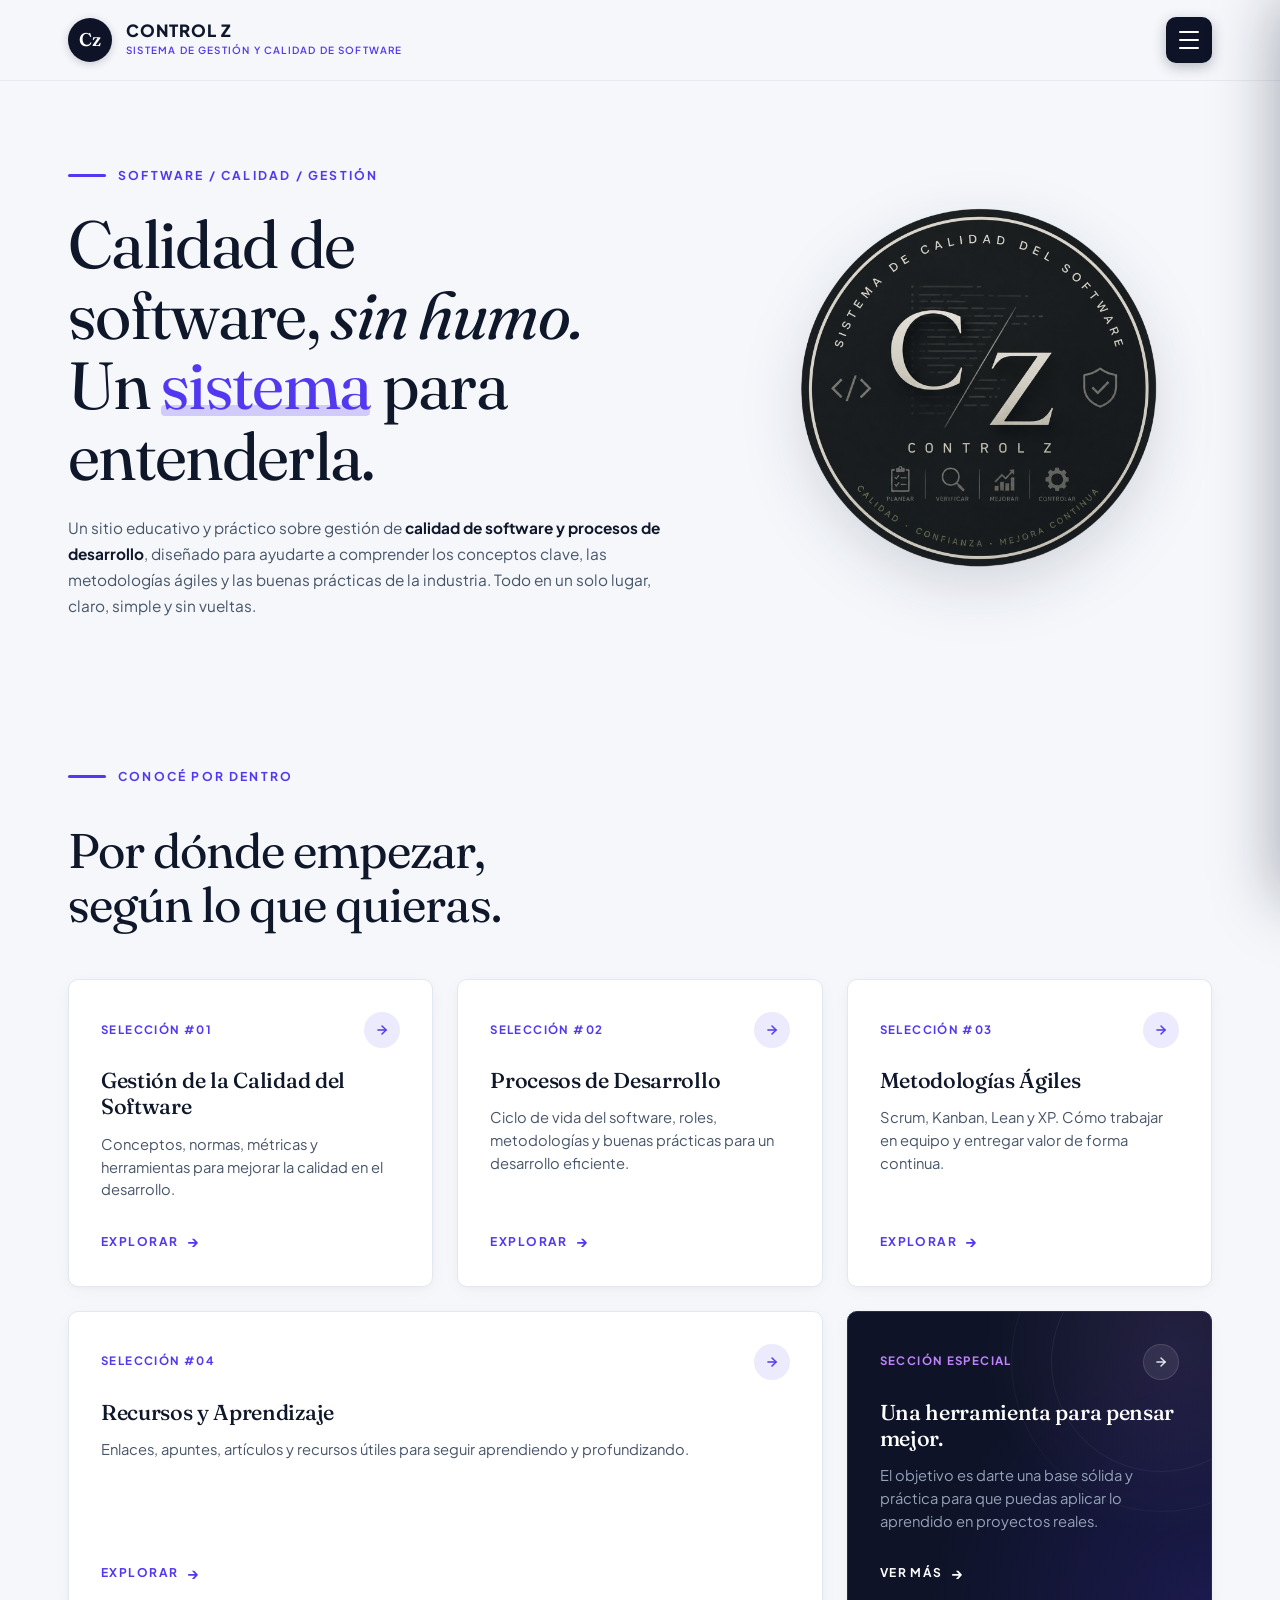
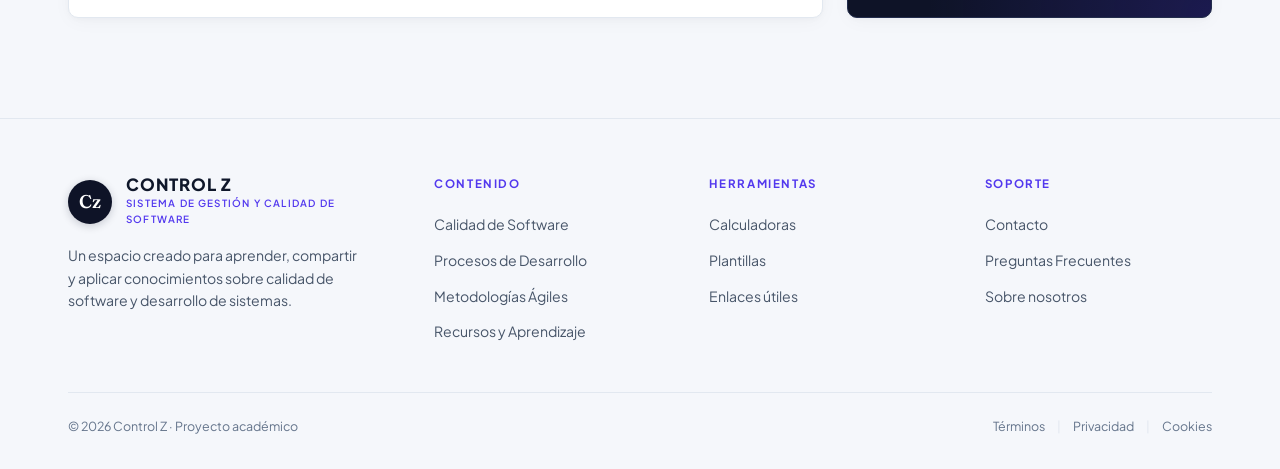
==== index.html @ ef6a73e2 "feat: completar sitio educativo Control Z" ====
<!DOCTYPE html>
<html lang="es">
<head>
  <meta charset="UTF-8">
  <meta name="viewport" content="width=device-width, initial-scale=1.0">
  <title>Control Z — Calidad de Software, sin humo | Proyecto SGCS</title>
  <meta name="description" content="Un sitio educativo y práctico sobre gestión de calidad de software y procesos de desarrollo. Conceptos clave, metodologías ágiles y buenas prácticas.">

  <!-- Google Fonts: Fraunces (Editorial Serif) + Plus Jakarta Sans (Clean Modern Sans) + IBM Plex Mono -->
  <link rel="preconnect" href="https://fonts.googleapis.com">
  <link rel="preconnect" href="https://fonts.gstatic.com" crossorigin>
  <link href="https://fonts.googleapis.com/css2?family=Fraunces:ital,opsz,wght@0,9..144,400;0,9..144,500;0,9..144,600;1,9..144,400&family=IBM+Plex+Mono:wght@400;500;600&family=Plus+Jakarta+Sans:wght@400;500;600;700;800&display=swap" rel="stylesheet">

  <!-- Hoja de estilos principal -->
  <link rel="stylesheet" href="css/styles.css">
  <link rel="stylesheet" href="css/scroll-reveal.css">
</head>
<body>

  <!-- ========================================================================
       HEADER / NAVEGACIÓN SUPERIOR
       ======================================================================== -->
  <header class="site-header" id="siteHeader">
    <div class="container header-container">
      <!-- Marca: Avatar Cz + Texto -->
      <a href="#hero" class="brand" aria-label="Control Z - Inicio">
        <div class="brand-avatar" aria-hidden="true">Cz</div>
        <div class="brand-text">
          <span class="brand-title">CONTROL Z</span>
          <span class="brand-subtitle">SISTEMA DE GESTIÓN Y CALIDAD DE SOFTWARE</span>
        </div>
      </a>

      <!-- Botón Hamburguesa: abre el menú de navegación completo -->
      <button class="menu-toggle" id="menuToggle" aria-expanded="false" aria-controls="siteMenu" aria-label="Abrir menú de navegación">
        <span class="menu-toggle-line" aria-hidden="true"></span>
        <span class="menu-toggle-line" aria-hidden="true"></span>
        <span class="menu-toggle-line" aria-hidden="true"></span>
      </button>

    </div>
  </header>

  <main>
    <!-- ========================================================================
         HERO SECTION (PRIMERA VISTA)
         ======================================================================== -->
    <section class="hero-section" id="hero">
      <div class="container hero-grid">
        <!-- Columna Izquierda: Mensaje Editorial y Propuesta de Valor -->
        <div class="hero-content">
          <div class="eyebrow">
            <span class="eyebrow-line" aria-hidden="true"></span>
            <span class="eyebrow-text">SOFTWARE / CALIDAD / GESTIÓN</span>
          </div>

          <h1 class="hero-title">
            Calidad de<br>
            software, <em>sin humo.</em><br>
            Un <span class="highlight-sistema">sistema</span> para<br>
            entenderla.
          </h1>

          <p class="hero-desc">
            Un sitio educativo y práctico sobre gestión de <strong>calidad de software y procesos de desarrollo</strong>, diseñado para ayudarte a comprender los conceptos clave, las metodologías ágiles y las buenas prácticas de la industria. Todo en un solo lugar, claro, simple y sin vueltas.
          </p>
        </div>

        <!-- Columna Derecha: Emblema / Sello de Calidad -->
        <div class="hero-visual">
          <div class="emblem-card">
            <img src="img/Los_Control_Z.png" alt="Emblema de Calidad Control Z - Software Quality Assurance" class="emblem-img" width="360" height="360">
          </div>
        </div>
      </div>
    </section>

    <!-- ========================================================================
         SECCIÓN: CONOCÉ POR DENTRO (TARJETAS DE SELECCIÓN)
         ======================================================================== -->
    <section class="explore-section" id="secciones">
      <div class="container">
        <!-- Cabecera de Sección -->
        <div class="section-header">
          <div class="eyebrow">
            <span class="eyebrow-line" aria-hidden="true"></span>
            <span class="eyebrow-text">CONOCÉ POR DENTRO</span>
          </div>
          <h2 class="section-title">
            Por dónde empezar,<br>
            según lo que quieras.
          </h2>
        </div>

        <!-- Grilla de Tarjetas -->
        <div class="cards-grid">
          <!-- Tarjeta 01 -->
          <a href="pages/fundamentos.html" class="explore-card" id="card-01">
            <div class="card-top">
              <span class="card-tag">SELECCIÓN #01</span>
              <span class="card-arrow-circle" aria-hidden="true">
                <svg viewBox="0 0 24 24" fill="none" stroke="currentColor" stroke-width="2.5" stroke-linecap="round" stroke-linejoin="round">
                  <line x1="5" y1="12" x2="19" y2="12"></line>
                  <polyline points="12 5 19 12 12 19"></polyline>
                </svg>
              </span>
            </div>
            <h3 class="card-title">Gestión de la Calidad del Software</h3>
            <p class="card-text">Conceptos, normas, métricas y herramientas para mejorar la calidad en el desarrollo.</p>
            <div class="card-action">
              <span>EXPLORAR</span>
              <span class="action-arrow">→</span>
            </div>
          </a>

          <!-- Tarjeta 02 -->
          <a href="pages/ciclo-de-vida.html" class="explore-card" id="card-02">
            <div class="card-top">
              <span class="card-tag">SELECCIÓN #02</span>
              <span class="card-arrow-circle" aria-hidden="true">
                <svg viewBox="0 0 24 24" fill="none" stroke="currentColor" stroke-width="2.5" stroke-linecap="round" stroke-linejoin="round">
                  <line x1="5" y1="12" x2="19" y2="12"></line>
                  <polyline points="12 5 19 12 12 19"></polyline>
                </svg>
              </span>
            </div>
            <h3 class="card-title">Procesos de Desarrollo</h3>
            <p class="card-text">Ciclo de vida del software, roles, metodologías y buenas prácticas para un desarrollo eficiente.</p>
            <div class="card-action">
              <span>EXPLORAR</span>
              <span class="action-arrow">→</span>
            </div>
          </a>

          <!-- Tarjeta 03 -->
          <a href="pages/metodologias-agiles.html" class="explore-card" id="card-03">
            <div class="card-top">
              <span class="card-tag">SELECCIÓN #03</span>
              <span class="card-arrow-circle" aria-hidden="true">
                <svg viewBox="0 0 24 24" fill="none" stroke="currentColor" stroke-width="2.5" stroke-linecap="round" stroke-linejoin="round">
                  <line x1="5" y1="12" x2="19" y2="12"></line>
                  <polyline points="12 5 19 12 12 19"></polyline>
                </svg>
              </span>
            </div>
            <h3 class="card-title">Metodologías Ágiles</h3>
            <p class="card-text">Scrum, Kanban, Lean y XP. Cómo trabajar en equipo y entregar valor de forma continua.</p>
            <div class="card-action">
              <span>EXPLORAR</span>
              <span class="action-arrow">→</span>
            </div>
          </a>

          <!-- Tarjeta 04 (Ancha / 2 Columnas) -->
          <a href="pages/en-construccion.html?seccion=Recursos%20y%20Aprendizaje" class="explore-card card-wide" id="card-04">
            <div class="card-top">
              <span class="card-tag">SELECCIÓN #04</span>
              <span class="card-arrow-circle" aria-hidden="true">
                <svg viewBox="0 0 24 24" fill="none" stroke="currentColor" stroke-width="2.5" stroke-linecap="round" stroke-linejoin="round">
                  <line x1="5" y1="12" x2="19" y2="12"></line>
                  <polyline points="12 5 19 12 12 19"></polyline>
                </svg>
              </span>
            </div>
            <h3 class="card-title">Recursos y Aprendizaje</h3>
            <p class="card-text">Enlaces, apuntes, artículos y recursos útiles para seguir aprendiendo y profundizando.</p>
            <div class="card-action">
              <span>EXPLORAR</span>
              <span class="action-arrow">→</span>
            </div>
          </a>

          <!-- Tarjeta 05 (Especial / Oscura / 1 Columna) -->
          <a href="pages/en-construccion.html?seccion=Aplicaci%C3%B3n%20pr%C3%A1ctica" class="explore-card card-featured" id="card-especial">
            <div class="card-top">
              <span class="card-tag">SECCIÓN ESPECIAL</span>
              <span class="card-arrow-circle" aria-hidden="true">
                <svg viewBox="0 0 24 24" fill="none" stroke="currentColor" stroke-width="2.5" stroke-linecap="round" stroke-linejoin="round">
                  <line x1="5" y1="12" x2="19" y2="12"></line>
                  <polyline points="12 5 19 12 12 19"></polyline>
                </svg>
              </span>
            </div>
            <h3 class="card-title">Una herramienta para pensar mejor.</h3>
            <p class="card-text">El objetivo es darte una base sólida y práctica para que puedas aplicar lo aprendido en proyectos reales.</p>
            <div class="card-action">
              <span>VER MÁS</span>
              <span class="action-arrow">→</span>
            </div>
          </a>
        </div>
      </div>
    </section>
  </main>

  <!-- ========================================================================
       FOOTER (PIE DE PÁGINA)
       ======================================================================== -->
  <footer class="site-footer">
    <div class="container">
      <div class="footer-top">
        <!-- Columna 1: Marca y Propósito -->
        <div class="footer-brand">
          <a href="#hero" class="brand" aria-label="Control Z">
            <div class="brand-avatar" aria-hidden="true">Cz</div>
            <div class="brand-text">
              <span class="brand-title">CONTROL Z</span>
              <span class="brand-subtitle">SISTEMA DE GESTIÓN Y CALIDAD DE SOFTWARE</span>
            </div>
          </a>
          <p class="footer-desc">
            Un espacio creado para aprender, compartir y aplicar conocimientos sobre calidad de software y desarrollo de sistemas.
          </p>
        </div>

        <!-- Columna 2: Contenido -->
        <div class="footer-col">
          <h4 class="footer-col-title">CONTENIDO</h4>
          <ul class="footer-links">
            <li><a href="pages/fundamentos.html">Calidad de Software</a></li>
            <li><a href="pages/ciclo-de-vida.html">Procesos de Desarrollo</a></li>
            <li><a href="pages/metodologias-agiles.html">Metodologías Ágiles</a></li>
            <li><a href="pages/en-construccion.html?seccion=Recursos%20y%20Aprendizaje">Recursos y Aprendizaje</a></li>
          </ul>
        </div>

        <!-- Columna 3: Herramientas -->
        <div class="footer-col">
          <h4 class="footer-col-title">HERRAMIENTAS</h4>
          <ul class="footer-links">
            <li><a href="pages/en-construccion.html?seccion=Calculadoras">Calculadoras</a></li>
            <li><a href="pages/en-construccion.html?seccion=Plantillas">Plantillas</a></li>
            <li><a href="pages/en-construccion.html?seccion=Enlaces%20%C3%BAtiles">Enlaces útiles</a></li>
          </ul>
        </div>

        <!-- Columna 4: Soporte -->
        <div class="footer-col">
          <h4 class="footer-col-title">SOPORTE</h4>
          <ul class="footer-links">
            <li><a href="pages/en-construccion.html?seccion=Contacto">Contacto</a></li>
            <li><a href="pages/en-construccion.html?seccion=Preguntas%20frecuentes">Preguntas Frecuentes</a></li>
            <li><a href="pages/sobre-nosotros.html">Sobre nosotros</a></li>
          </ul>
        </div>
      </div>

      <!-- Barra de Copyright Inferior -->
      <div class="footer-bottom">
        <p class="footer-copyright">© 2026 Control Z · Proyecto académico</p>
        <div class="footer-legal-links">
          <a href="pages/en-construccion.html?seccion=T%C3%A9rminos">Términos</a>
          <span class="footer-separator">|</span>
          <a href="pages/en-construccion.html?seccion=Privacidad">Privacidad</a>
          <span class="footer-separator">|</span>
          <a href="pages/en-construccion.html?seccion=Cookies">Cookies</a>
        </div>
      </div>
    </div>
  </footer>

  <!-- =====================================================================
       MENÚ DE NAVEGACIÓN (Hamburguesa)
       Todas las opciones del sitio viven dentro de este drawer: secciones,
       recursos y soporte.
       =================================================================== -->
  <div class="menu-overlay" id="siteMenu" aria-hidden="true">
    <div class="menu-scrim" data-menu-close></div>

    <aside class="menu-panel" role="dialog" aria-modal="true" aria-label="Menú de navegación principal">
      <div class="menu-head">
        <span class="menu-eyebrow">CONTROL Z · NAVEGACIÓN</span>
        <button class="menu-close" data-menu-close aria-label="Cerrar menú" type="button">
          <svg width="18" height="18" viewBox="0 0 24 24" fill="none" stroke="currentColor" stroke-width="2" stroke-linecap="round" aria-hidden="true">
            <path d="M18 6 6 18M6 6l12 12" />
          </svg>
        </button>
      </div>

      <nav class="menu-nav" aria-label="Menú principal">
        <div class="menu-group">
          <h5 class="menu-group-title">Secciones</h5>
          <a class="menu-link" href="#hero">
            <span class="menu-number">00</span>
            <span class="menu-label">Inicio</span>
            <span class="menu-arrow" aria-hidden="true">→</span>
          </a>
          <a class="menu-link" href="pages/fundamentos.html">
            <span class="menu-number">01</span>
            <span class="menu-label">Gestión de la Calidad</span>
            <span class="menu-arrow" aria-hidden="true">→</span>
          </a>
          <a class="menu-link" href="pages/ciclo-de-vida.html">
            <span class="menu-number">02</span>
            <span class="menu-label">Procesos de Desarrollo</span>
            <span class="menu-arrow" aria-hidden="true">→</span>
          </a>
          <a class="menu-link" href="pages/metodologias-agiles.html">
            <span class="menu-number">03</span>
            <span class="menu-label">Metodologías Ágiles</span>
            <span class="menu-arrow" aria-hidden="true">→</span>
          </a>
          <a class="menu-link" href="pages/en-construccion.html?seccion=Recursos%20y%20Aprendizaje">
            <span class="menu-number">04</span>
            <span class="menu-label">Recursos y Aprendizaje</span>
            <span class="menu-arrow" aria-hidden="true">→</span>
          </a>
          <a class="menu-link menu-link-featured" href="pages/en-construccion.html?seccion=Aplicaci%C3%B3n%20pr%C3%A1ctica">
            <span class="menu-number" aria-hidden="true">05</span>
            <span class="menu-label">Sección Especial</span>
            <span class="menu-arrow" aria-hidden="true">→</span>
          </a>
        </div>

        <div class="menu-group">
          <h5 class="menu-group-title">Herramientas</h5>
          <a class="menu-link" href="pages/en-construccion.html?seccion=Calculadoras">
            <span class="menu-number" aria-hidden="true">01</span>
            <span class="menu-label">Calculadoras</span>
            <span class="menu-arrow" aria-hidden="true">→</span>
          </a>
          <a class="menu-link" href="pages/en-construccion.html?seccion=Plantillas">
            <span class="menu-number" aria-hidden="true">02</span>
            <span class="menu-label">Plantillas</span>
            <span class="menu-arrow" aria-hidden="true">→</span>
          </a>
          <a class="menu-link" href="pages/en-construccion.html?seccion=Enlaces%20%C3%BAtiles">
            <span class="menu-number" aria-hidden="true">03</span>
            <span class="menu-label">Enlaces Útiles</span>
            <span class="menu-arrow" aria-hidden="true">→</span>
          </a>
        </div>

        <div class="menu-group">
          <h5 class="menu-group-title">Soporte</h5>
          <a class="menu-link" href="pages/en-construccion.html?seccion=Preguntas%20frecuentes">
            <span class="menu-number" aria-hidden="true">·</span>
            <span class="menu-label">Preguntas Frecuentes</span>
            <span class="menu-arrow" aria-hidden="true">→</span>
          </a>
          <a class="menu-link" href="pages/en-construccion.html?seccion=Contacto">
            <span class="menu-number" aria-hidden="true">·</span>
            <span class="menu-label">Contacto</span>
            <span class="menu-arrow" aria-hidden="true">→</span>
          </a>
          <a class="menu-link" href="pages/sobre-nosotros.html">
            <span class="menu-number" aria-hidden="true">·</span>
            <span class="menu-label">Sobre Nosotros</span>
            <span class="menu-arrow" aria-hidden="true">→</span>
          </a>
        </div>
      </nav>

      <div class="menu-foot">
        <span class="menu-foot-brand">CONTROL Z — SGCS 2026</span>
        <a class="menu-foot-link" href="pages/Leyes-de-UX.html">Leyes de UX aplicadas →</a>
      </div>
    </aside>
  </div>

  <!-- Script interactivo principal -->
  <script src="js/main.js"></script>
  <script src="js/scroll-reveal.js"></script>
</body>
</html>
---- css/styles.css ----
/* ==========================================================================
   PROYECTO CONTROL Z — SISTEMA DE GESTIÓN Y CALIDAD DE SOFTWARE
   Hoja de Estilos Oficial — Primera Vista (Landing / Hero / Índice)
   Basado en docs/design/Index-primera-vista.jpeg
   ========================================================================== */

/* --------------------------------------------------------------------------
   1. VARIABLES DE DISEÑO & TOKENS DE COLOR
   -------------------------------------------------------------------------- */
:root {
  /* --- Paleta Principal (Brand Colors) --- */
  --color-primary: #5238ee;          /* Violeta / Índigo vibrante del diseño */
  --color-primary-hover: #432ec7;    /* Estado hover del primario */
  --color-primary-light: #eceafd;    /* Fondo suave violeta para badges y círculos */
  --color-primary-subtle: #8172f3;   /* Violeta medio para subrayados e íconos */
  --color-primary-underline: #cac4fb;/* Color del subrayado de "sistema" */

  /* --- Tonos Oscuros & Tipografía Principal --- */
  --color-dark-navy: #0e1327;        /* Azul marino profundo para títulos y card especial */
  --color-navy-card: #0f172a;        /* Fondo base de la tarjeta especial */
  --color-navy-card-border: #232d4d; /* Borde sutil de la tarjeta especial */
  --color-text-title: #0f172a;       /* Títulos principales (H1, H2, H3) */
  --color-text-body: #475569;        /* Texto de párrafo y descripciones */
  --color-text-muted: #64748b;       /* Metadatos, etiquetas y subtítulos */
  --color-text-light: #f8fafc;       /* Texto blanco / claro sobre fondos oscuros */
  --color-text-soft: #94a3b8;        /* Párrafo secundario en tarjeta oscura */

  /* --- Acentos Especiales --- */
  --color-badge-special: #c084fc;    /* Púrpura suave para etiqueta 'SECCIÓN ESPECIAL' */
  --color-badge-special-bg: rgba(192, 132, 252, 0.12);

  /* --- Superficies y Fondos --- */
  --color-bg-page: #f5f7fb;          /* Fondo general de la página (gris azulado ultra suave) */
  --color-bg-card: #ffffff;          /* Fondo de tarjetas estándar */
  --color-border: #e2e8f0;           /* Borde neutral suave */
  --color-border-hover: #c7d2fe;     /* Borde al hacer hover en tarjetas */

  /* --- Tipografías --- */
  --font-serif: 'Fraunces', Georgia, 'Times New Roman', serif;
  --font-sans: 'Plus Jakarta Sans', system-ui, -apple-system, BlinkMacSystemFont, 'Segoe UI', Roboto, sans-serif;
  --font-mono: 'IBM Plex Mono', Menlo, Consolas, monospace;

  /* --- Sombras --- */
  --shadow-sm: 0 1px 3px rgba(15, 23, 42, 0.05);
  --shadow-card: 0 4px 20px -2px rgba(15, 23, 42, 0.04), 0 2px 6px -1px rgba(15, 23, 42, 0.03);
  --shadow-card-hover: 0 20px 30px -10px rgba(15, 23, 42, 0.08), 0 8px 12px -4px rgba(15, 23, 42, 0.04);
  --shadow-badge: 0 16px 36px -8px rgba(15, 23, 42, 0.1);

  /* --- Transiciones --- */
  --transition-fast: 0.18s cubic-bezier(0.16, 1, 0.3, 1);
  --transition-base: 0.3s cubic-bezier(0.16, 1, 0.3, 1);

  /* --- Dimensiones y Radios --- */
  --radius-sm: 6px;
  --radius-md: 10px;
  --radius-lg: 16px;
  --radius-full: 9999px;
  --container-max-width: 1240px;
}

/* --------------------------------------------------------------------------
   2. RESET Y BASES
   -------------------------------------------------------------------------- */
*, *::before, *::after {
  box-sizing: border-box;
  margin: 0;
  padding: 0;
}

html {
  scroll-behavior: smooth;
  font-size: 16px;
}

body {
  background-color: var(--color-bg-page);
  color: var(--color-text-body);
  font-family: var(--font-sans);
  line-height: 1.6;
  -webkit-font-smoothing: antialiased;
  -moz-osx-font-smoothing: grayscale;
  min-height: 100vh;
  position: relative;
  overflow-x: hidden;
}

a {
  color: inherit;
  text-decoration: none;
}

img, svg {
  display: block;
  max-width: 100%;
}

button {
  font-family: inherit;
  background: none;
  border: none;
  cursor: pointer;
}

::selection {
  background: var(--color-primary-light);
  color: var(--color-primary);
}

.container {
  width: 100%;
  max-width: var(--container-max-width);
  margin: 0 auto;
  padding: 0 clamp(20px, 4vw, 48px);
}

/* --------------------------------------------------------------------------
   3. HEADER / NAVEGACIÓN
   -------------------------------------------------------------------------- */
.site-header {
  position: sticky;
  top: 0;
  z-index: 50;
  background: rgba(245, 247, 251, 0.92);
  backdrop-filter: blur(12px);
  -webkit-backdrop-filter: blur(12px);
  border-bottom: 1px solid rgba(226, 232, 240, 0.8);
  transition: background var(--transition-base), border-color var(--transition-base);
}

.site-header.scrolled {
  background: rgba(255, 255, 255, 0.96);
  border-bottom-color: var(--color-border);
  box-shadow: 0 4px 20px -8px rgba(15, 23, 42, 0.05);
}

.header-container {
  display: flex;
  align-items: center;
  justify-content: space-between;
  height: 80px;
}

/* Marca / Logo */
.brand {
  display: flex;
  align-items: center;
  gap: 14px;
  text-decoration: none;
  outline: none;
}

.brand-avatar {
  width: 44px;
  height: 44px;
  background-color: var(--color-dark-navy);
  color: #ffffff;
  border-radius: 50%;
  display: flex;
  align-items: center;
  justify-content: center;
  font-family: var(--font-serif);
  font-size: 1.15rem;
  font-weight: 600;
  letter-spacing: -0.02em;
  flex-shrink: 0;
  box-shadow: 0 2px 8px rgba(14, 19, 39, 0.2);
  transition: transform var(--transition-fast);
}

.brand:hover .brand-avatar {
  transform: scale(1.05);
}

.brand-text {
  display: flex;
  flex-direction: column;
}

.brand-title {
  font-size: 1.05rem;
  font-weight: 800;
  letter-spacing: 0.06em;
  color: var(--color-text-title);
  line-height: 1.15;
}

.brand-subtitle {
  font-size: 0.62rem;
  font-weight: 600;
  letter-spacing: 0.12em;
  color: var(--color-primary);
  text-transform: uppercase;
  margin-top: 2px;
}
/* --------------------------------------------------------------------------
   4. SECCIÓN HERO (PRIMERA VISTA)
   -------------------------------------------------------------------------- */
.hero-section {
  padding: clamp(48px, 6vw, 84px) 0 clamp(40px, 5vw, 68px);
  position: relative;
}

.hero-grid {
  display: grid;
  grid-template-columns: minmax(0, 1.25fr) minmax(0, 0.95fr);
  gap: clamp(32px, 5vw, 72px);
  align-items: center;
}

/* Eyebrows / Kickers */
.eyebrow {
  display: inline-flex;
  align-items: center;
  gap: 12px;
  margin-bottom: 24px;
}

.eyebrow-line {
  width: 38px;
  height: 2.5px;
  background-color: var(--color-primary);
  border-radius: 2px;
  flex-shrink: 0;
}

.eyebrow-text {
  font-size: 0.76rem;
  font-weight: 700;
  letter-spacing: 0.18em;
  text-transform: uppercase;
  color: var(--color-primary);
}

/* Título H1 Display */
.hero-title {
  font-family: var(--font-serif);
  font-weight: 400;
  font-size: clamp(2.75rem, 5.2vw, 4.4rem);
  line-height: 1.06;
  letter-spacing: -0.025em;
  color: var(--color-text-title);
  margin-bottom: 24px;
}

.hero-title em {
  font-style: italic;
  font-weight: 400;
}

.highlight-sistema {
  color: var(--color-primary);
  position: relative;
  display: inline-block;
}

.highlight-sistema::after {
  content: "";
  position: absolute;
  left: 0;
  right: 0;
  bottom: 0.08em;
  height: 0.16em;
  background-color: var(--color-primary-underline);
  border-radius: 4px;
  z-index: -1;
  opacity: 0.85;
}

/* Lead / Párrafo descriptivo */
.hero-desc {
  max-width: 58ch;
  font-size: clamp(0.96rem, 1.1vw, 1.06rem);
  line-height: 1.68;
  color: var(--color-text-body);
}

.hero-desc strong {
  color: var(--color-text-title);
  font-weight: 700;
}

/* Hero Badge Visual / Columna Derecha */
.hero-visual {
  display: flex;
  justify-content: center;
  align-items: center;
}

.emblem-card {
  background: transparent;
  border: none;
  box-shadow: none;
  border-radius: 50%;
  padding: 0;
  display: flex;
  justify-content: center;
  align-items: center;
  position: relative;
  transition: transform var(--transition-base);
  max-width: 420px;
  width: 100%;
}

.emblem-card:hover {
  transform: translateY(-4px) scale(1.02);
  box-shadow: none;
}

.emblem-img {
  width: 100%;
  max-width: 380px;
  height: auto;
  border-radius: 50%;
  object-fit: contain;
  /* Sombra difusa proyectada directamente sobre el contorno del logo circular */
  filter: drop-shadow(0 20px 30px rgba(14, 19, 39, 0.14));
  transition: filter var(--transition-base), transform var(--transition-base);
  animation: emblemFloat 4.2s ease-in-out infinite alternate;
}

@keyframes emblemFloat {
  0% { transform: translateY(0px); }
  100% { transform: translateY(-8px); }
}

.emblem-card:hover .emblem-img {
  filter: drop-shadow(0 26px 40px rgba(82, 56, 238, 0.25));
}

/* --------------------------------------------------------------------------
   6. SECCIÓN "CONOCÉ POR DENTRO" (TARJETAS DE SELECCIÓN)
   -------------------------------------------------------------------------- */
.explore-section {
  padding: clamp(48px, 6vw, 76px) 0 clamp(64px, 8vw, 100px);
}

.section-header {
  margin-bottom: clamp(32px, 4vw, 48px);
}

.section-title {
  font-family: var(--font-serif);
  font-weight: 400;
  font-size: clamp(2.1rem, 3.8vw, 3.1rem);
  line-height: 1.1;
  letter-spacing: -0.02em;
  color: var(--color-text-title);
  margin-top: 14px;
}

/* Grid de Tarjetas */
.cards-grid {
  display: grid;
  grid-template-columns: repeat(3, 1fr);
  gap: 24px;
}

/* Estilo Base de Tarjeta */
.explore-card {
  background: var(--color-bg-card);
  border: 1px solid var(--color-border);
  border-radius: var(--radius-md);
  padding: clamp(24px, 2.5vw, 32px);
  display: flex;
  flex-direction: column;
  position: relative;
  text-decoration: none;
  box-shadow: var(--shadow-card);
  transition: transform var(--transition-base), box-shadow var(--transition-base), border-color var(--transition-base);
  cursor: pointer;
}

.explore-card:hover {
  transform: translateY(-5px);
  box-shadow: var(--shadow-card-hover);
  border-color: var(--color-border-hover);
}

.explore-card:focus-visible {
  outline: 2px solid var(--color-primary);
  outline-offset: 3px;
}

/* Cabecera de la Tarjeta */
.card-top {
  display: flex;
  align-items: center;
  justify-content: space-between;
  margin-bottom: 20px;
}

.card-tag {
  font-size: 0.72rem;
  font-weight: 700;
  letter-spacing: 0.12em;
  text-transform: uppercase;
  color: var(--color-primary);
}

/* Botón Circular de Flecha Superior */
.card-arrow-circle {
  width: 36px;
  height: 36px;
  border-radius: 50%;
  background: var(--color-primary-light);
  color: var(--color-primary);
  display: flex;
  align-items: center;
  justify-content: center;
  transition: background-color var(--transition-fast), transform var(--transition-fast), color var(--transition-fast);
}

.card-arrow-circle svg {
  width: 14px;
  height: 14px;
  transition: transform var(--transition-fast);
}

.explore-card:hover .card-arrow-circle {
  background-color: var(--color-primary);
  color: #ffffff;
}

.explore-card:hover .card-arrow-circle svg {
  transform: translate(2px, -2px);
}

/* Título de la Tarjeta */
.card-title {
  font-family: var(--font-serif);
  font-weight: 500;
  font-size: 1.35rem;
  line-height: 1.22;
  letter-spacing: -0.015em;
  color: var(--color-text-title);
  margin-bottom: 12px;
}

/* Texto de la Tarjeta */
.card-text {
  font-size: 0.92rem;
  line-height: 1.55;
  color: var(--color-text-body);
  flex-grow: 1;
  margin-bottom: 28px;
}

/* Acción Inferior (EXPLORAR →) */
.card-action {
  font-size: 0.75rem;
  font-weight: 700;
  letter-spacing: 0.12em;
  text-transform: uppercase;
  color: var(--color-primary);
  display: inline-flex;
  align-items: center;
  gap: 8px;
  margin-top: auto;
}

.card-action .action-arrow {
  font-size: 0.95rem;
  transition: transform var(--transition-fast);
}

.explore-card:hover .card-action .action-arrow {
  transform: translateX(5px);
}

/* --- Variación: Fila 2 (Grid Asimétrico) --- */
.card-wide {
  grid-column: span 2;
}

.card-featured {
  grid-column: span 1;
  background-color: var(--color-dark-navy);
  border-color: var(--color-navy-card-border);
  color: var(--color-text-light);
  /* Textura de fondo con sutiles ondas circulares como en el diseño */
  background-image: 
    radial-gradient(circle at 90% 10%, rgba(192, 132, 252, 0.12) 0%, transparent 45%),
    radial-gradient(circle at 100% 100%, rgba(82, 56, 238, 0.2) 0%, transparent 60%);
  position: relative;
  overflow: hidden;
}

.card-featured::before {
  content: "";
  position: absolute;
  right: -60px;
  top: -60px;
  width: 220px;
  height: 220px;
  border-radius: 50%;
  border: 1px solid rgba(255, 255, 255, 0.06);
  pointer-events: none;
}

.card-featured::after {
  content: "";
  position: absolute;
  right: -100px;
  top: -100px;
  width: 300px;
  height: 300px;
  border-radius: 50%;
  border: 1px solid rgba(255, 255, 255, 0.04);
  pointer-events: none;
}

.card-featured .card-tag {
  color: var(--color-badge-special);
}

.card-featured .card-arrow-circle {
  background: rgba(255, 255, 255, 0.08);
  color: rgba(255, 255, 255, 0.85);
  border: 1px solid rgba(255, 255, 255, 0.12);
}

.card-featured:hover .card-arrow-circle {
  background: var(--color-badge-special);
  color: var(--color-dark-navy);
}

.card-featured .card-title {
  color: #ffffff;
}

.card-featured .card-text {
  color: var(--color-text-soft);
}

.card-featured .card-action {
  color: #ffffff;
}

.card-featured:hover {
  border-color: rgba(192, 132, 252, 0.4);
  box-shadow: 0 20px 40px -10px rgba(14, 19, 39, 0.45);
}

/* --------------------------------------------------------------------------
   7. FOOTER
   -------------------------------------------------------------------------- */
.site-footer {
  background-color: var(--color-bg-page);
  border-top: 1px solid var(--color-border);
  padding: 56px 0 32px;
}

.footer-top {
  display: grid;
  grid-template-columns: 1.4fr 1fr 1fr 1fr;
  gap: clamp(24px, 4vw, 48px);
  padding-bottom: 48px;
}

/* Columna de Marca */
.footer-brand {
  padding-right: 20px;
}

.footer-desc {
  font-size: 0.88rem;
  line-height: 1.6;
  color: var(--color-text-body);
  margin-top: 16px;
  max-width: 34ch;
}

/* Columnas de Enlaces */
.footer-col {
  display: flex;
  flex-direction: column;
}

.footer-col-title {
  font-size: 0.72rem;
  font-weight: 700;
  letter-spacing: 0.14em;
  text-transform: uppercase;
  color: var(--color-primary);
  margin-bottom: 18px;
}

.footer-links {
  list-style: none;
  display: flex;
  flex-direction: column;
  gap: 10px;
}

.footer-links a {
  font-size: 0.88rem;
  color: var(--color-text-body);
  transition: color var(--transition-fast), transform var(--transition-fast);
  display: inline-block;
}

.footer-links a:hover {
  color: var(--color-primary);
  transform: translateX(2px);
}

/* Barra Inferior de Copyright */
.footer-bottom {
  border-top: 1px solid var(--color-border);
  padding-top: 24px;
  display: flex;
  align-items: center;
  justify-content: space-between;
  flex-wrap: wrap;
  gap: 16px;
}

.footer-copyright {
  font-size: 0.78rem;
  color: var(--color-text-muted);
}

.footer-legal-links {
  display: flex;
  align-items: center;
  gap: 12px;
  font-size: 0.78rem;
  color: var(--color-text-muted);
}

.footer-legal-links a {
  color: var(--color-text-muted);
  transition: color var(--transition-fast);
}

.footer-legal-links a:hover {
  color: var(--color-primary);
}

.footer-separator {
  color: var(--color-border);
}

/* --------------------------------------------------------------------------
   8. RESPONSIVE DESIGN (BREAKPOINTS)
   -------------------------------------------------------------------------- */
@media (max-width: 1024px) {
  .hero-grid {
    grid-template-columns: 1fr;
    gap: 40px;
  }

  .hero-visual {
    order: -1;
  }

  .emblem-card {
    max-width: 340px;
  }

  .cards-grid {
    grid-template-columns: repeat(2, 1fr);
  }

  .card-wide {
    grid-column: span 2;
  }

  .card-featured {
    grid-column: span 2;
  }

  .footer-top {
    grid-template-columns: 1fr 1fr;
    gap: 36px;
  }
}

@media (max-width: 680px) {
  .header-container {
    height: 70px;
  }

  .brand-title {
    font-size: 0.95rem;
  }

  .brand-subtitle {
    font-size: 0.56rem;
  }

  .cards-grid {
    grid-template-columns: 1fr;
  }

  .card-wide,
  .card-featured {
    grid-column: span 1;
  }

  .footer-top {
    grid-template-columns: 1fr;
    gap: 32px;
  }

  .footer-bottom {
    flex-direction: column;
    align-items: flex-start;
  }
}

/* Soporte para preferencias de movimiento reducido */
@media (prefers-reduced-motion: reduce) {
  *, *::before, *::after {
    animation-duration: 0.01ms !important;
    animation-iteration-count: 1 !important;
    transition-duration: 0.01ms !important;
    scroll-behavior: auto !important;
  }
}

/* --------------------------------------------------------------------------
   9. BOTÓN HAMBURGUESA + MENÚ DRAWER
   Botón navy (Fitts: ≥ 46px) arriba a la derecha. Todas las opciones del
   sitio viven dentro del drawer; el header no muestra links sueltos.
   -------------------------------------------------------------------------- */
/* --- Botón Hamburguesa --- */
.menu-toggle {
  position: relative;
  width: 46px;
  height: 46px;
  background-color: var(--color-dark-navy);
  border-radius: var(--radius-md);
  display: flex;
  flex-direction: column;
  align-items: center;
  justify-content: center;
  gap: 6px;
  flex-shrink: 0;
  box-shadow: 0 4px 14px rgba(14, 19, 39, 0.28);
  transition: background-color var(--transition-fast), transform var(--transition-fast), box-shadow var(--transition-fast);
}

.menu-toggle:hover {
  background-color: var(--color-primary-hover);
  transform: translateY(-1px);
}

.menu-toggle:focus-visible {
  outline: 2px solid var(--color-primary);
  outline-offset: 3px;
}

.menu-toggle-line {
  display: block;
  width: 20px;
  height: 2px;
  background-color: #ffffff;
  border-radius: 2px;
  transition: transform var(--transition-base), opacity var(--transition-base), background-color var(--transition-fast);
}

/* Animación hamburguesa → X cuando el menú está abierto */
.menu-toggle[aria-expanded="true"] .menu-toggle-line:nth-child(1) {
  transform: translateY(8px) rotate(45deg);
}

.menu-toggle[aria-expanded="true"] .menu-toggle-line:nth-child(2) {
  opacity: 0;
}

.menu-toggle[aria-expanded="true"] .menu-toggle-line:nth-child(3) {
  transform: translateY(-8px) rotate(-45deg);
}

/* --- Overlay (scrim + panel) --- */
.menu-overlay {
  position: fixed;
  inset: 0;
  z-index: 100;
  pointer-events: none;
}

.menu-scrim {
  position: absolute;
  inset: 0;
  background-color: rgba(14, 19, 39, 0.55);
  backdrop-filter: blur(2px);
  -webkit-backdrop-filter: blur(2px);
  opacity: 0;
  transition: opacity var(--transition-base);
}

.menu-overlay.is-open {
  pointer-events: auto;
}

.menu-overlay.is-open .menu-scrim {
  opacity: 1;
}

/* --- Panel del menú --- */
.menu-panel {
  position: absolute;
  top: 0;
  right: 0;
  bottom: 0;
  width: min(430px, 100%);
  background-color: var(--color-dark-navy);
  display: flex;
  flex-direction: column;
  padding: clamp(24px, 4vw, 40px);
  transform: translateX(105%);
  transition: transform var(--transition-base);
  overflow-y: auto;
  box-shadow: -24px 0 60px rgba(14, 19, 39, 0.35);
}

.menu-overlay.is-open .menu-panel {
  transform: translateX(0);
}

.item-menu-active {
  color: var(--color-badge-special) !important;
}

/* Cabecera del panel */
.menu-head {
  display: flex;
  align-items: center;
  justify-content: space-between;
  gap: 16px;
  padding-bottom: 20px;
  border-bottom: 1px solid rgba(255, 255, 255, 0.1);
  margin-bottom: 28px;
}

.menu-eyebrow {
  font-family: var(--font-mono);
  font-size: 0.68rem;
  font-weight: 600;
  letter-spacing: 0.16em;
  text-transform: uppercase;
  color: var(--color-badge-special);
}

.menu-close {
  width: 40px;
  height: 40px;
  border-radius: 50%;
  border: 1px solid rgba(255, 255, 255, 0.15);
  color: #ffffff;
  display: flex;
  align-items: center;
  justify-content: center;
  transition: background-color var(--transition-fast), color var(--transition-fast), transform var(--transition-fast);
  flex-shrink: 0;
}

.menu-close:hover {
  background-color: var(--color-badge-special);
  color: var(--color-dark-navy);
  transform: rotate(90deg);
}

.menu-close:focus-visible {
  outline: 2px solid var(--color-badge-special);
  outline-offset: 3px;
}

/* Navegación del menú */
.menu-nav {
  flex-grow: 1;
  display: flex;
  flex-direction: column;
  gap: 30px;
}

.menu-group {
  display: flex;
  flex-direction: column;
}

.menu-group-title {
  font-family: var(--font-mono);
  font-size: 0.68rem;
  font-weight: 600;
  letter-spacing: 0.16em;
  text-transform: uppercase;
  color: var(--color-text-soft);
  margin-bottom: 10px;
}

.menu-link {
  display: flex;
  align-items: center;
  gap: 16px;
  padding: 12px 6px;
  border-radius: var(--radius-sm);
  color: var(--color-text-light);
  transition: background-color var(--transition-fast), color var(--transition-fast), transform var(--transition-fast);
}

.menu-link:hover {
  background-color: rgba(255, 255, 255, 0.06);
  color: #ffffff;
  transform: translateX(4px);
}

.menu-link:focus-visible {
  outline: 2px solid var(--color-badge-special);
  outline-offset: 2px;
}

.menu-number {
  font-family: var(--font-mono);
  font-size: 0.72rem;
  color: var(--color-primary);
  min-width: 18px;
  text-align: center;
  transition: color var(--transition-fast);
}

.menu-link:hover .menu-number {
  color: var(--color-badge-special);
}

.menu-label {
  font-family: var(--font-serif);
  font-size: 1.12rem;
  font-weight: 400;
  flex-grow: 1;
}

.menu-arrow {
  font-size: 1.05rem;
  color: var(--color-text-soft);
  opacity: 0;
  transform: translateX(-6px);
  transition: opacity var(--transition-fast), transform var(--transition-fast), color var(--transition-fast);
}

.menu-link:hover .menu-arrow {
  opacity: 1;
  transform: translateX(0);
  color: var(--color-badge-special);
}

/* Enlace destacado (Sección Especial) */
.menu-link-featured .menu-number {
  color: var(--color-badge-special);
}

.menu-link-featured .menu-label {
  color: var(--color-badge-special);
}

/* Pie del panel */
.menu-foot {
  border-top: 1px solid rgba(255, 255, 255, 0.1);
  padding-top: 22px;
  margin-top: 28px;
  display: flex;
  align-items: center;
  justify-content: space-between;
  gap: 12px;
  flex-wrap: wrap;
}

.menu-foot-brand {
  font-family: var(--font-mono);
  font-size: 0.68rem;
  letter-spacing: 0.14em;
  text-transform: uppercase;
  color: var(--color-text-soft);
}

.menu-foot-link {
  font-size: 0.8rem;
  font-weight: 600;
  color: var(--color-badge-special);
  transition: color var(--transition-fast);
}

.menu-foot-link:hover {
  color: #ffffff;
}

.menu-foot-link:focus-visible {
  outline: 2px solid var(--color-badge-special);
  outline-offset: 2px;
}
---- css/scroll-reveal.css ----
.scroll-reveal-item{--scroll-reveal-delay:0ms;opacity:0;transform:translateY(22px);transition:opacity .62s cubic-bezier(.2,.7,.2,1) var(--scroll-reveal-delay),transform .62s cubic-bezier(.2,.7,.2,1) var(--scroll-reveal-delay);will-change:opacity,transform}
.scroll-reveal-item.is-visible{opacity:1;transform:translateY(0);will-change:auto}
@media(prefers-reduced-motion:reduce){.scroll-reveal-item,.scroll-reveal-item.is-visible{opacity:1;transform:none;transition:none;will-change:auto}}
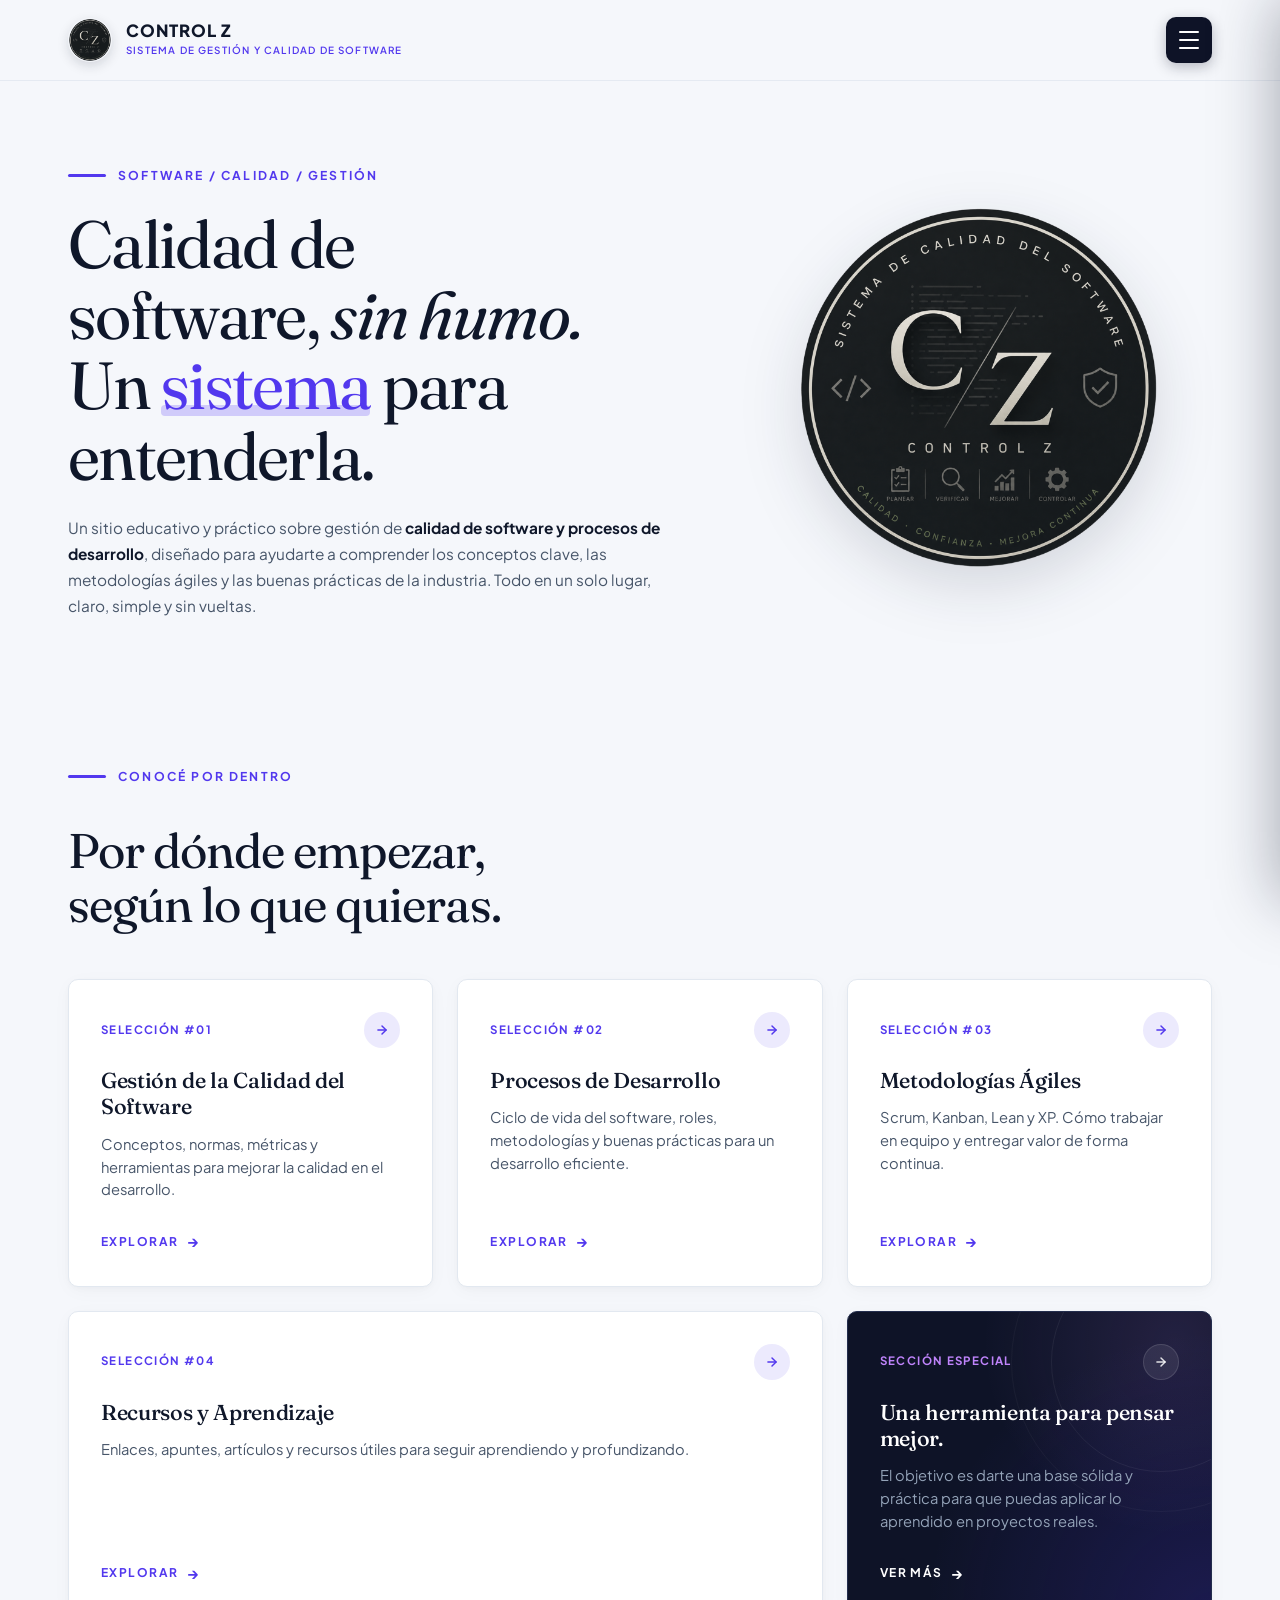
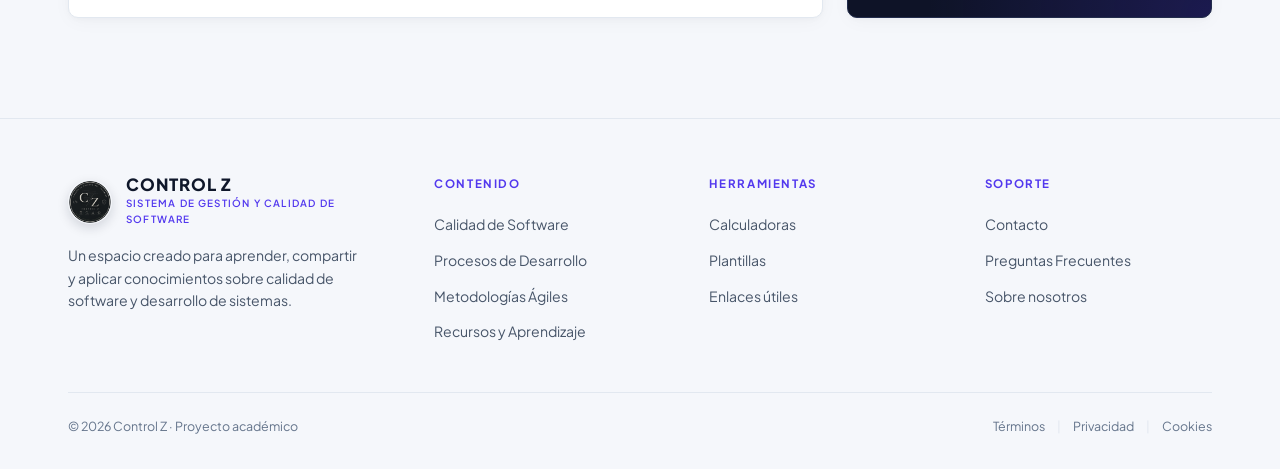
==== commit 747dd367: "fix: unificar menú y usar logo del proyecto" ====
--- a/index.html
+++ b/index.html
@@ -13,6 +13,7 @@
 
   <!-- Hoja de estilos principal -->
   <link rel="stylesheet" href="css/styles.css">
+  <link rel="stylesheet" href="css/menu-toggle.css">
   <link rel="stylesheet" href="css/scroll-reveal.css">
 </head>
 <body>
@@ -24,7 +25,7 @@
     <div class="container header-container">
       <!-- Marca: Avatar Cz + Texto -->
       <a href="#hero" class="brand" aria-label="Control Z - Inicio">
-        <div class="brand-avatar" aria-hidden="true">Cz</div>
+        <img class="brand-avatar" src="img/Los_Control_Z.png" alt="">
         <div class="brand-text">
           <span class="brand-title">CONTROL Z</span>
           <span class="brand-subtitle">SISTEMA DE GESTIÓN Y CALIDAD DE SOFTWARE</span>
@@ -202,7 +203,7 @@
         <!-- Columna 1: Marca y Propósito -->
         <div class="footer-brand">
           <a href="#hero" class="brand" aria-label="Control Z">
-            <div class="brand-avatar" aria-hidden="true">Cz</div>
+            <img class="brand-avatar" src="img/Los_Control_Z.png" alt="">
             <div class="brand-text">
               <span class="brand-title">CONTROL Z</span>
               <span class="brand-subtitle">SISTEMA DE GESTIÓN Y CALIDAD DE SOFTWARE</span>
--- a/css/styles.css
+++ b/css/styles.css
@@ -724,55 +724,6 @@
    Botón navy (Fitts: ≥ 46px) arriba a la derecha. Todas las opciones del
    sitio viven dentro del drawer; el header no muestra links sueltos.
    -------------------------------------------------------------------------- */
-/* --- Botón Hamburguesa --- */
-.menu-toggle {
-  position: relative;
-  width: 46px;
-  height: 46px;
-  background-color: var(--color-dark-navy);
-  border-radius: var(--radius-md);
-  display: flex;
-  flex-direction: column;
-  align-items: center;
-  justify-content: center;
-  gap: 6px;
-  flex-shrink: 0;
-  box-shadow: 0 4px 14px rgba(14, 19, 39, 0.28);
-  transition: background-color var(--transition-fast), transform var(--transition-fast), box-shadow var(--transition-fast);
-}
-
-.menu-toggle:hover {
-  background-color: var(--color-primary-hover);
-  transform: translateY(-1px);
-}
-
-.menu-toggle:focus-visible {
-  outline: 2px solid var(--color-primary);
-  outline-offset: 3px;
-}
-
-.menu-toggle-line {
-  display: block;
-  width: 20px;
-  height: 2px;
-  background-color: #ffffff;
-  border-radius: 2px;
-  transition: transform var(--transition-base), opacity var(--transition-base), background-color var(--transition-fast);
-}
-
-/* Animación hamburguesa → X cuando el menú está abierto */
-.menu-toggle[aria-expanded="true"] .menu-toggle-line:nth-child(1) {
-  transform: translateY(8px) rotate(45deg);
-}
-
-.menu-toggle[aria-expanded="true"] .menu-toggle-line:nth-child(2) {
-  opacity: 0;
-}
-
-.menu-toggle[aria-expanded="true"] .menu-toggle-line:nth-child(3) {
-  transform: translateY(-8px) rotate(-45deg);
-}
-
 /* --- Overlay (scrim + panel) --- */
 .menu-overlay {
   position: fixed;
@@ -990,3 +941,5 @@
   outline: 2px solid var(--color-badge-special);
   outline-offset: 2px;
 }
+
+.brand-avatar[src] { object-fit: cover; background: transparent; box-shadow: 0 4px 12px rgba(14, 19, 39, 0.15); }
--- a/css/menu-toggle.css
+++ b/css/menu-toggle.css
@@ -0,0 +1,10 @@
+/* Botón de navegación compartido: mismo tamaño, líneas y estados en todo el sitio. */
+.menu-toggle{position:relative;width:46px;height:46px;min-width:46px;padding:0;border:0;border-radius:10px;background:#0e1327;display:flex;flex-direction:column;align-items:center;justify-content:center;gap:6px;flex-shrink:0;box-shadow:0 4px 14px rgba(14,19,39,.28);cursor:pointer;transition:background-color .18s ease,transform .18s ease,box-shadow .18s ease}
+.menu-toggle:hover{background:#432ec7;transform:translateY(-1px);box-shadow:0 7px 18px rgba(14,19,39,.3)}
+.menu-toggle:focus-visible{outline:2px solid #5238ee;outline-offset:3px}
+.menu-toggle span.menu-toggle-line{display:block;width:20px;height:2px;margin:0;padding:0;border:0;border-radius:2px;background:#fff;opacity:1;transform:none;transition:transform .3s cubic-bezier(.16,1,.3,1),opacity .18s ease}
+.menu-toggle[aria-expanded="true"]{background:#432ec7}
+.menu-toggle[aria-expanded="true"] span.menu-toggle-line:first-child{transform:translateY(8px) rotate(45deg)}
+.menu-toggle[aria-expanded="true"] span.menu-toggle-line:nth-child(2){opacity:0}
+.menu-toggle[aria-expanded="true"] span.menu-toggle-line:nth-child(3){transform:translateY(-8px) rotate(-45deg)}
+@media(prefers-reduced-motion:reduce){.menu-toggle,.menu-toggle span.menu-toggle-line{transition:none}}
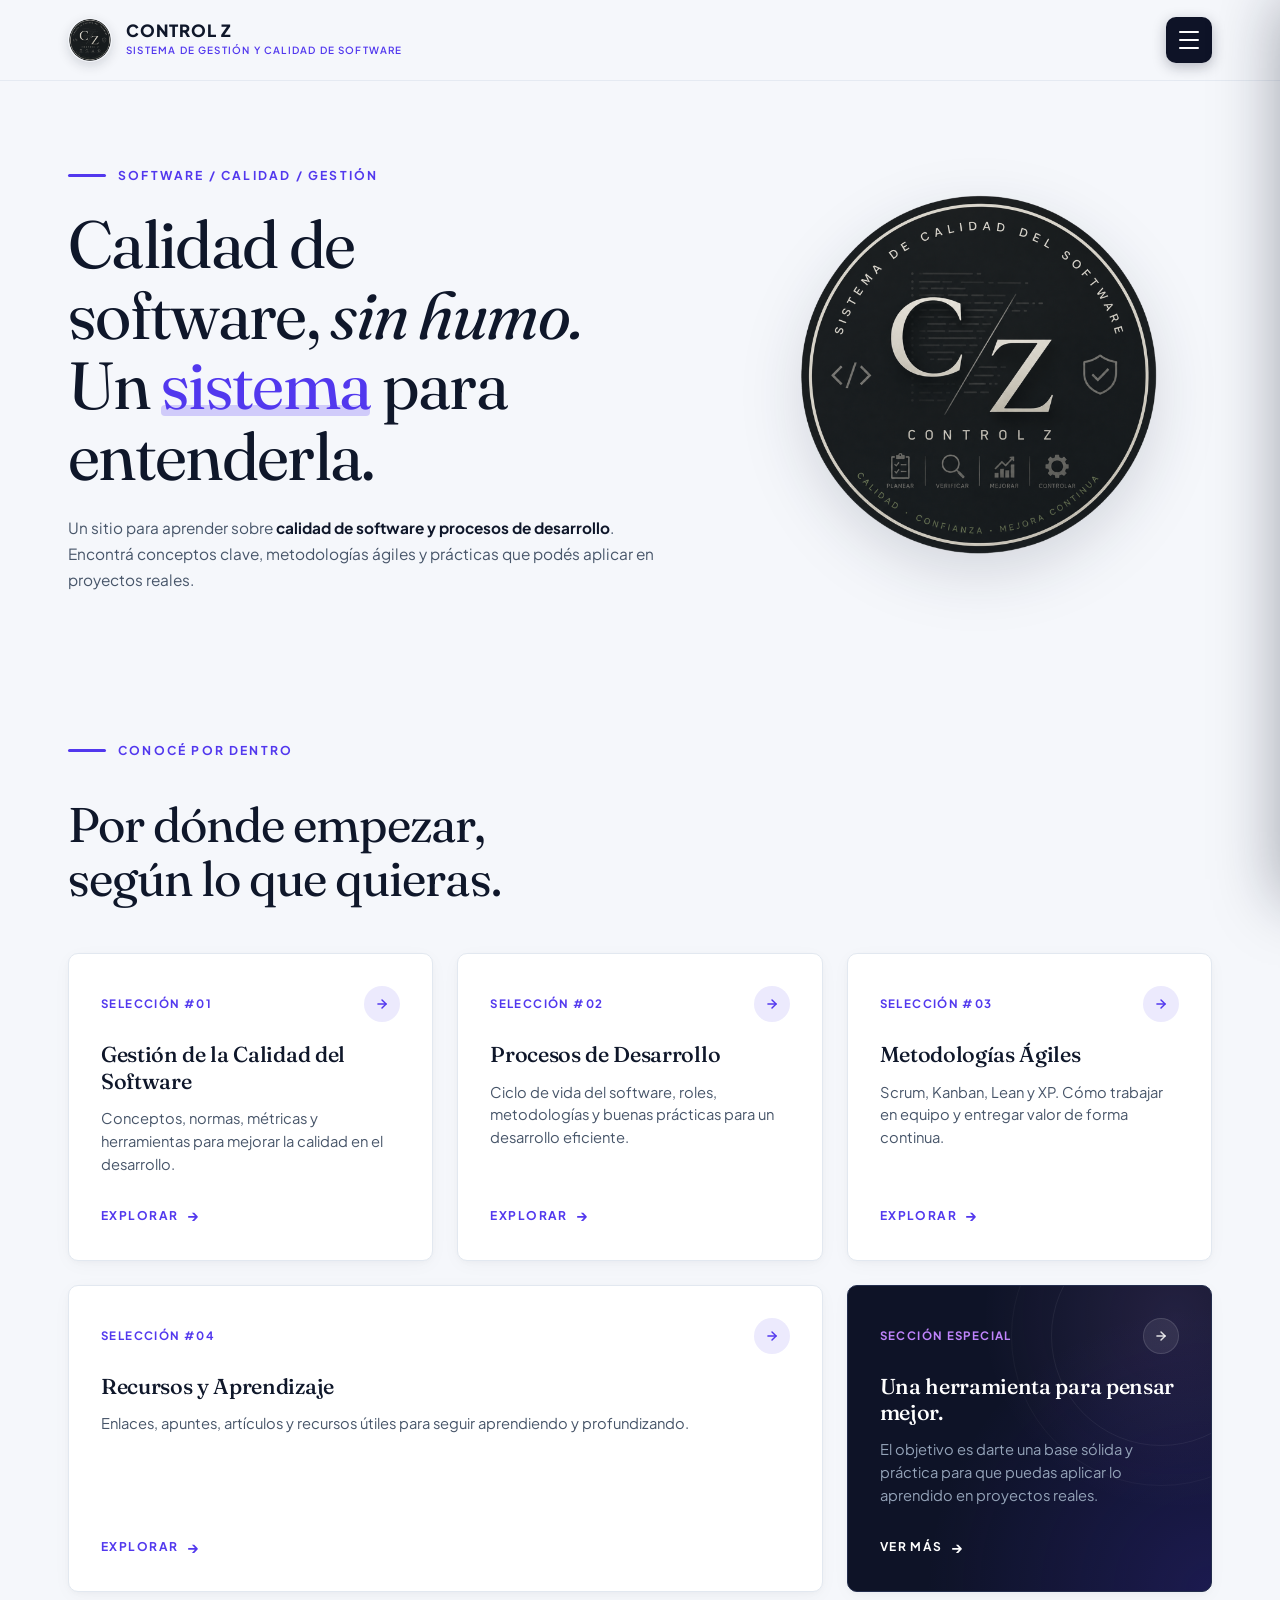
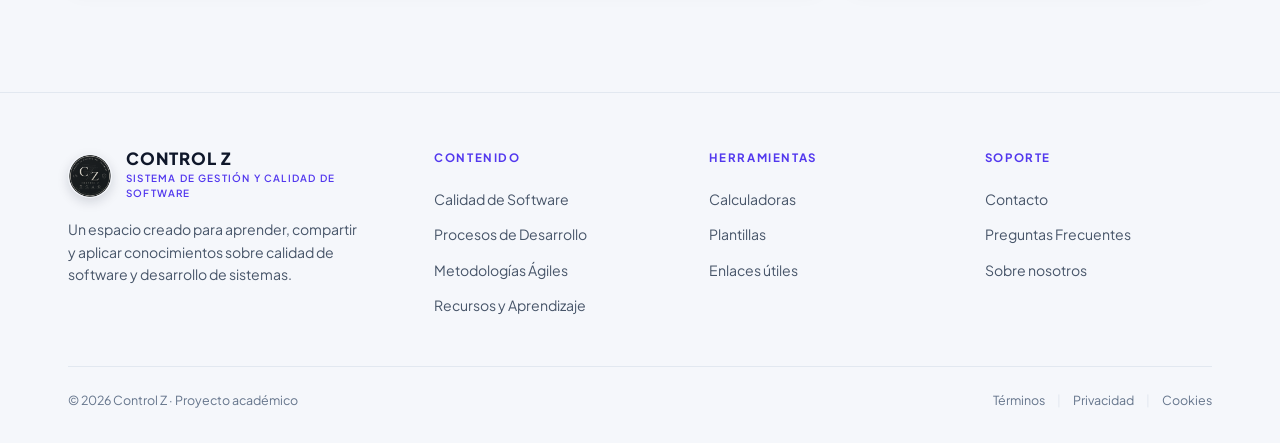
==== commit 332e58bb: "copy: pulir textos del sitio" ====
--- a/index.html
+++ b/index.html
@@ -13,7 +13,7 @@
 
   <!-- Hoja de estilos principal -->
   <link rel="stylesheet" href="css/styles.css">
-  <link rel="stylesheet" href="css/menu-toggle.css">
+  <link rel="stylesheet" href="css/site-menu.css">
   <link rel="stylesheet" href="css/scroll-reveal.css">
 </head>
 <body>
@@ -63,7 +63,7 @@
           </h1>
 
           <p class="hero-desc">
-            Un sitio educativo y práctico sobre gestión de <strong>calidad de software y procesos de desarrollo</strong>, diseñado para ayudarte a comprender los conceptos clave, las metodologías ágiles y las buenas prácticas de la industria. Todo en un solo lugar, claro, simple y sin vueltas.
+            Un sitio para aprender sobre <strong>calidad de software y procesos de desarrollo</strong>. Encontrá conceptos clave, metodologías ágiles y prácticas que podés aplicar en proyectos reales.
           </p>
         </div>
 
--- a/css/styles.css
+++ b/css/styles.css
@@ -725,221 +725,4 @@
    sitio viven dentro del drawer; el header no muestra links sueltos.
    -------------------------------------------------------------------------- */
 /* --- Overlay (scrim + panel) --- */
-.menu-overlay {
-  position: fixed;
-  inset: 0;
-  z-index: 100;
-  pointer-events: none;
-}
-
-.menu-scrim {
-  position: absolute;
-  inset: 0;
-  background-color: rgba(14, 19, 39, 0.55);
-  backdrop-filter: blur(2px);
-  -webkit-backdrop-filter: blur(2px);
-  opacity: 0;
-  transition: opacity var(--transition-base);
-}
-
-.menu-overlay.is-open {
-  pointer-events: auto;
-}
-
-.menu-overlay.is-open .menu-scrim {
-  opacity: 1;
-}
-
-/* --- Panel del menú --- */
-.menu-panel {
-  position: absolute;
-  top: 0;
-  right: 0;
-  bottom: 0;
-  width: min(430px, 100%);
-  background-color: var(--color-dark-navy);
-  display: flex;
-  flex-direction: column;
-  padding: clamp(24px, 4vw, 40px);
-  transform: translateX(105%);
-  transition: transform var(--transition-base);
-  overflow-y: auto;
-  box-shadow: -24px 0 60px rgba(14, 19, 39, 0.35);
-}
-
-.menu-overlay.is-open .menu-panel {
-  transform: translateX(0);
-}
-
-.item-menu-active {
-  color: var(--color-badge-special) !important;
-}
-
-/* Cabecera del panel */
-.menu-head {
-  display: flex;
-  align-items: center;
-  justify-content: space-between;
-  gap: 16px;
-  padding-bottom: 20px;
-  border-bottom: 1px solid rgba(255, 255, 255, 0.1);
-  margin-bottom: 28px;
-}
-
-.menu-eyebrow {
-  font-family: var(--font-mono);
-  font-size: 0.68rem;
-  font-weight: 600;
-  letter-spacing: 0.16em;
-  text-transform: uppercase;
-  color: var(--color-badge-special);
-}
-
-.menu-close {
-  width: 40px;
-  height: 40px;
-  border-radius: 50%;
-  border: 1px solid rgba(255, 255, 255, 0.15);
-  color: #ffffff;
-  display: flex;
-  align-items: center;
-  justify-content: center;
-  transition: background-color var(--transition-fast), color var(--transition-fast), transform var(--transition-fast);
-  flex-shrink: 0;
-}
-
-.menu-close:hover {
-  background-color: var(--color-badge-special);
-  color: var(--color-dark-navy);
-  transform: rotate(90deg);
-}
-
-.menu-close:focus-visible {
-  outline: 2px solid var(--color-badge-special);
-  outline-offset: 3px;
-}
-
-/* Navegación del menú */
-.menu-nav {
-  flex-grow: 1;
-  display: flex;
-  flex-direction: column;
-  gap: 30px;
-}
-
-.menu-group {
-  display: flex;
-  flex-direction: column;
-}
-
-.menu-group-title {
-  font-family: var(--font-mono);
-  font-size: 0.68rem;
-  font-weight: 600;
-  letter-spacing: 0.16em;
-  text-transform: uppercase;
-  color: var(--color-text-soft);
-  margin-bottom: 10px;
-}
-
-.menu-link {
-  display: flex;
-  align-items: center;
-  gap: 16px;
-  padding: 12px 6px;
-  border-radius: var(--radius-sm);
-  color: var(--color-text-light);
-  transition: background-color var(--transition-fast), color var(--transition-fast), transform var(--transition-fast);
-}
-
-.menu-link:hover {
-  background-color: rgba(255, 255, 255, 0.06);
-  color: #ffffff;
-  transform: translateX(4px);
-}
-
-.menu-link:focus-visible {
-  outline: 2px solid var(--color-badge-special);
-  outline-offset: 2px;
-}
-
-.menu-number {
-  font-family: var(--font-mono);
-  font-size: 0.72rem;
-  color: var(--color-primary);
-  min-width: 18px;
-  text-align: center;
-  transition: color var(--transition-fast);
-}
-
-.menu-link:hover .menu-number {
-  color: var(--color-badge-special);
-}
-
-.menu-label {
-  font-family: var(--font-serif);
-  font-size: 1.12rem;
-  font-weight: 400;
-  flex-grow: 1;
-}
-
-.menu-arrow {
-  font-size: 1.05rem;
-  color: var(--color-text-soft);
-  opacity: 0;
-  transform: translateX(-6px);
-  transition: opacity var(--transition-fast), transform var(--transition-fast), color var(--transition-fast);
-}
-
-.menu-link:hover .menu-arrow {
-  opacity: 1;
-  transform: translateX(0);
-  color: var(--color-badge-special);
-}
-
-/* Enlace destacado (Sección Especial) */
-.menu-link-featured .menu-number {
-  color: var(--color-badge-special);
-}
-
-.menu-link-featured .menu-label {
-  color: var(--color-badge-special);
-}
-
-/* Pie del panel */
-.menu-foot {
-  border-top: 1px solid rgba(255, 255, 255, 0.1);
-  padding-top: 22px;
-  margin-top: 28px;
-  display: flex;
-  align-items: center;
-  justify-content: space-between;
-  gap: 12px;
-  flex-wrap: wrap;
-}
-
-.menu-foot-brand {
-  font-family: var(--font-mono);
-  font-size: 0.68rem;
-  letter-spacing: 0.14em;
-  text-transform: uppercase;
-  color: var(--color-text-soft);
-}
-
-.menu-foot-link {
-  font-size: 0.8rem;
-  font-weight: 600;
-  color: var(--color-badge-special);
-  transition: color var(--transition-fast);
-}
-
-.menu-foot-link:hover {
-  color: #ffffff;
-}
-
-.menu-foot-link:focus-visible {
-  outline: 2px solid var(--color-badge-special);
-  outline-offset: 2px;
-}
-
 .brand-avatar[src] { object-fit: cover; background: transparent; box-shadow: 0 4px 12px rgba(14, 19, 39, 0.15); }
--- a/css/site-menu.css
+++ b/css/site-menu.css
@@ -0,0 +1,231 @@
+/* Panel lateral de navegación compartido por todas las páginas. */
+/* Botón de navegación compartido: mismo tamaño, líneas y estados en todo el sitio. */
+.menu-toggle{position:relative;width:46px;height:46px;min-width:46px;padding:0;border:0;border-radius:10px;background:#0e1327;display:flex;flex-direction:column;align-items:center;justify-content:center;gap:6px;flex-shrink:0;box-shadow:0 4px 14px rgba(14,19,39,.28);cursor:pointer;transition:background-color .18s ease,transform .18s ease,box-shadow .18s ease}
+.menu-toggle:hover{background:#432ec7;transform:translateY(-1px);box-shadow:0 7px 18px rgba(14,19,39,.3)}
+.menu-toggle:focus-visible{outline:2px solid #5238ee;outline-offset:3px}
+.menu-toggle span.menu-toggle-line{display:block;width:20px;height:2px;margin:0;padding:0;border:0;border-radius:2px;background:#fff;opacity:1;transform:none;transition:transform .3s cubic-bezier(.16,1,.3,1),opacity .18s ease}
+.menu-toggle[aria-expanded="true"]{background:#432ec7}
+.menu-toggle[aria-expanded="true"] span.menu-toggle-line:first-child{transform:translateY(8px) rotate(45deg)}
+.menu-toggle[aria-expanded="true"] span.menu-toggle-line:nth-child(2){opacity:0}
+.menu-toggle[aria-expanded="true"] span.menu-toggle-line:nth-child(3){transform:translateY(-8px) rotate(-45deg)}
+@media(prefers-reduced-motion:reduce){.menu-toggle,.menu-toggle span.menu-toggle-line{transition:none}}
+
+.menu-overlay {
+  position: fixed;
+  inset: 0;
+  z-index: 100;
+  pointer-events: none;
+}
+
+.menu-scrim {
+  position: absolute;
+  inset: 0;
+  background-color: rgba(14, 19, 39, 0.55);
+  backdrop-filter: blur(2px);
+  -webkit-backdrop-filter: blur(2px);
+  opacity: 0;
+  transition: opacity var(--transition-base, 260ms ease);
+}
+
+.menu-overlay.is-open {
+  pointer-events: auto;
+}
+
+.menu-overlay.is-open .menu-scrim {
+  opacity: 1;
+}
+
+/* --- Panel del menú --- */
+.menu-panel {
+  position: absolute;
+  top: 0;
+  right: 0;
+  bottom: 0;
+  width: min(430px, 100%);
+  background-color: var(--color-dark-navy, #0e1327);
+  display: flex;
+  flex-direction: column;
+  padding: clamp(24px, 4vw, 40px);
+  transform: translateX(105%);
+  transition: transform var(--transition-base, 260ms ease);
+  overflow-y: auto;
+  box-shadow: -24px 0 60px rgba(14, 19, 39, 0.35);
+}
+
+.menu-overlay.is-open .menu-panel {
+  transform: translateX(0);
+}
+
+.item-menu-active {
+  color: var(--color-badge-special, #c084fc) !important;
+}
+
+/* Cabecera del panel */
+.menu-head {
+  display: flex;
+  align-items: center;
+  justify-content: space-between;
+  gap: 16px;
+  padding-bottom: 20px;
+  border-bottom: 1px solid rgba(255, 255, 255, 0.1);
+  margin-bottom: 28px;
+}
+
+.menu-eyebrow {
+  font-family: var(--font-mono, "IBM Plex Mono", monospace);
+  font-size: 0.68rem;
+  font-weight: 600;
+  letter-spacing: 0.16em;
+  text-transform: uppercase;
+  color: var(--color-badge-special, #c084fc);
+}
+
+.menu-close {
+  background: none;
+  cursor: pointer;
+  width: 40px;
+  height: 40px;
+  border-radius: 50%;
+  border: 1px solid rgba(255, 255, 255, 0.15);
+  color: #ffffff;
+  display: flex;
+  align-items: center;
+  justify-content: center;
+  transition: background-color var(--transition-fast, 180ms ease), color var(--transition-fast, 180ms ease), transform var(--transition-fast, 180ms ease);
+  flex-shrink: 0;
+}
+
+.menu-close:hover {
+  background-color: var(--color-badge-special, #c084fc);
+  color: var(--color-dark-navy, #0e1327);
+  transform: rotate(90deg);
+}
+
+.menu-close:focus-visible {
+  outline: 2px solid var(--color-badge-special, #c084fc);
+  outline-offset: 3px;
+}
+
+/* Navegación del menú */
+.menu-nav {
+  flex-grow: 1;
+  display: flex;
+  flex-direction: column;
+  gap: 30px;
+}
+
+.menu-group {
+  display: flex;
+  flex-direction: column;
+}
+
+.menu-group-title {
+  font-family: var(--font-mono, "IBM Plex Mono", monospace);
+  font-size: 0.68rem;
+  font-weight: 600;
+  letter-spacing: 0.16em;
+  text-transform: uppercase;
+  color: var(--color-text-soft, #94a3b8);
+  margin-bottom: 10px;
+}
+
+.menu-link {
+  display: flex;
+  align-items: center;
+  gap: 16px;
+  padding: 12px 6px;
+  border-radius: var(--radius-sm, 6px);
+  color: var(--color-text-light, #f8fafc);
+  transition: background-color var(--transition-fast, 180ms ease), color var(--transition-fast, 180ms ease), transform var(--transition-fast, 180ms ease);
+}
+
+.menu-link:hover {
+  background-color: rgba(255, 255, 255, 0.06);
+  color: #ffffff;
+  transform: translateX(4px);
+}
+
+.menu-link:focus-visible {
+  outline: 2px solid var(--color-badge-special, #c084fc);
+  outline-offset: 2px;
+}
+
+.menu-number {
+  font-family: var(--font-mono, "IBM Plex Mono", monospace);
+  font-size: 0.72rem;
+  color: var(--color-primary, #5238ee);
+  min-width: 18px;
+  text-align: center;
+  transition: color var(--transition-fast, 180ms ease);
+}
+
+.menu-link:hover .menu-number {
+  color: var(--color-badge-special, #c084fc);
+}
+
+.menu-label {
+  font-family: var(--font-serif, "Fraunces", Georgia, serif);
+  font-size: 1.12rem;
+  font-weight: 400;
+  flex-grow: 1;
+}
+
+.menu-arrow {
+  font-size: 1.05rem;
+  color: var(--color-text-soft, #94a3b8);
+  opacity: 0;
+  transform: translateX(-6px);
+  transition: opacity var(--transition-fast, 180ms ease), transform var(--transition-fast, 180ms ease), color var(--transition-fast, 180ms ease);
+}
+
+.menu-link:hover .menu-arrow {
+  opacity: 1;
+  transform: translateX(0);
+  color: var(--color-badge-special, #c084fc);
+}
+
+/* Enlace destacado (Sección Especial) */
+.menu-link-featured .menu-number {
+  color: var(--color-badge-special, #c084fc);
+}
+
+.menu-link-featured .menu-label {
+  color: var(--color-badge-special, #c084fc);
+}
+
+/* Pie del panel */
+.menu-foot {
+  border-top: 1px solid rgba(255, 255, 255, 0.1);
+  padding-top: 22px;
+  margin-top: 28px;
+  display: flex;
+  align-items: center;
+  justify-content: space-between;
+  gap: 12px;
+  flex-wrap: wrap;
+}
+
+.menu-foot-brand {
+  font-family: var(--font-mono, "IBM Plex Mono", monospace);
+  font-size: 0.68rem;
+  letter-spacing: 0.14em;
+  text-transform: uppercase;
+  color: var(--color-text-soft, #94a3b8);
+}
+
+.menu-foot-link {
+  font-size: 0.8rem;
+  font-weight: 600;
+  color: var(--color-badge-special, #c084fc);
+  transition: color var(--transition-fast, 180ms ease);
+}
+
+.menu-foot-link:hover {
+  color: #ffffff;
+}
+
+.menu-foot-link:focus-visible {
+  outline: 2px solid var(--color-badge-special, #c084fc);
+  outline-offset: 2px;
+}
+
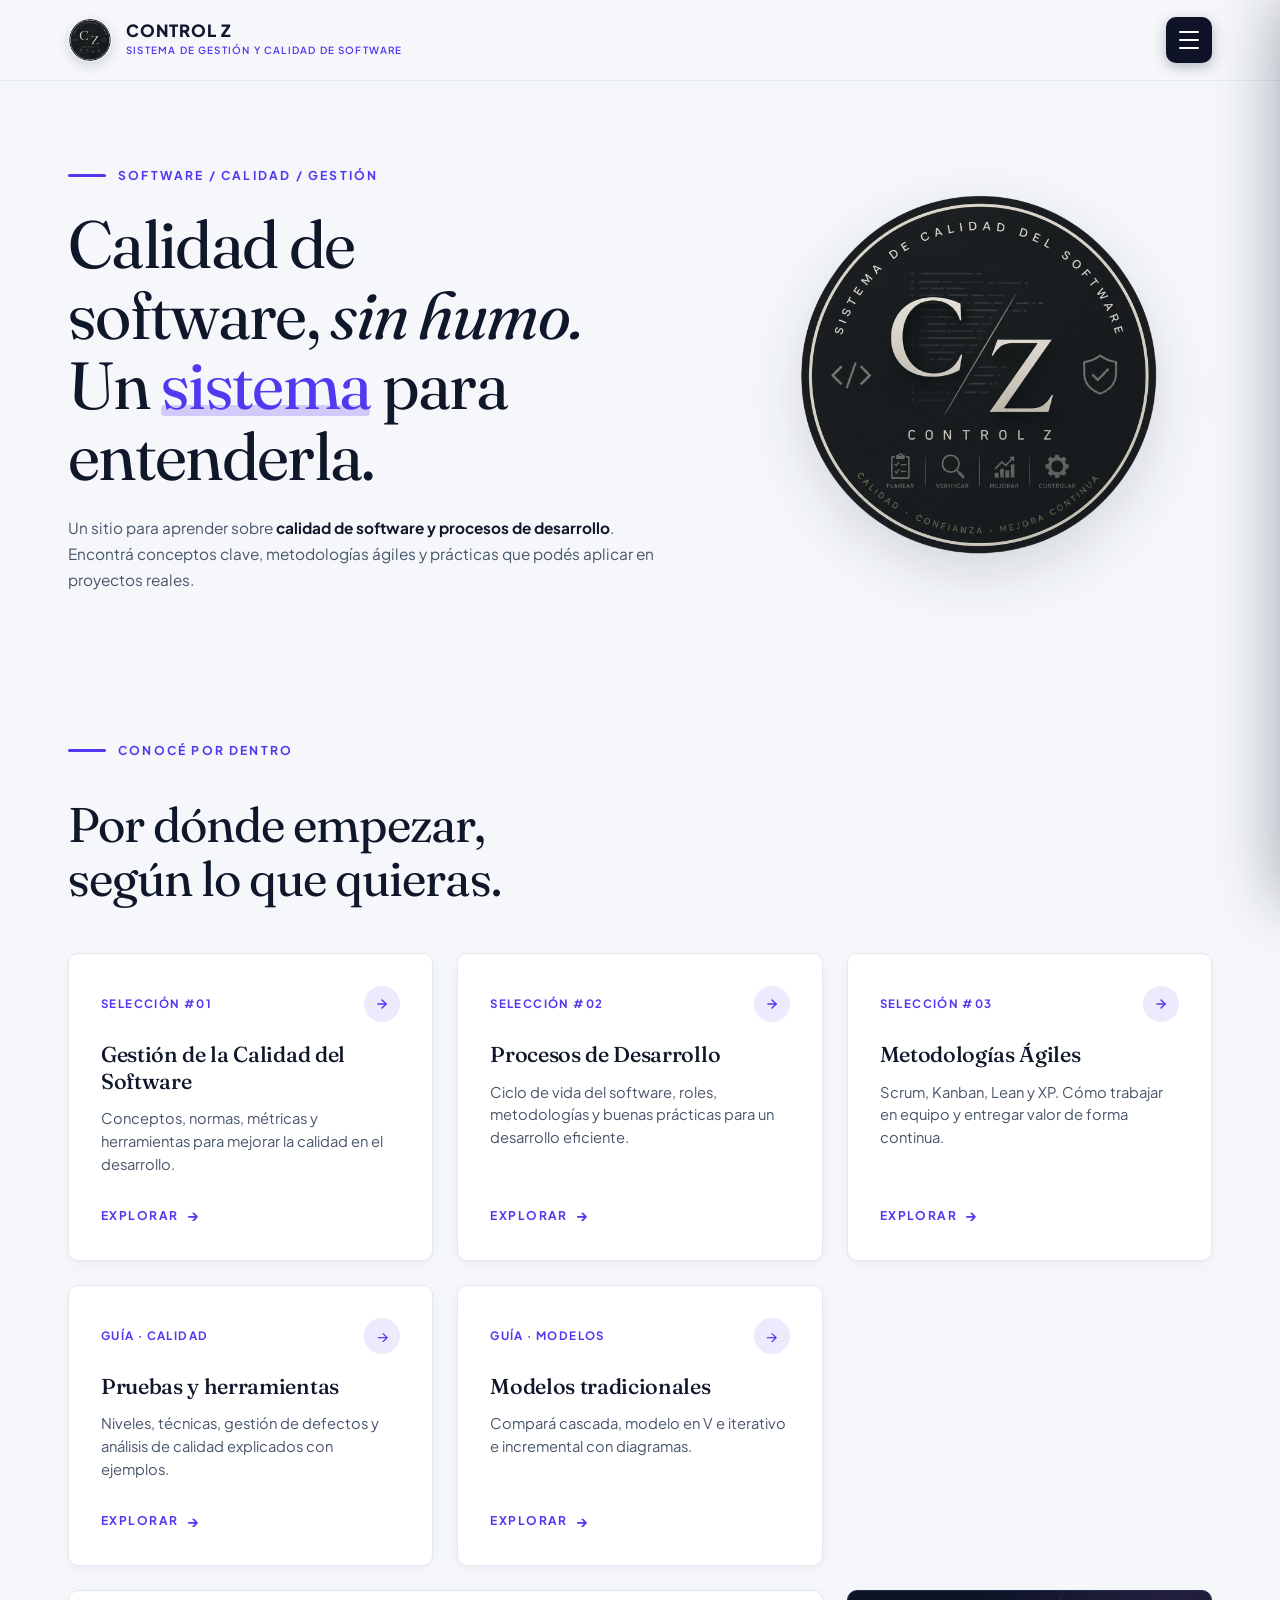
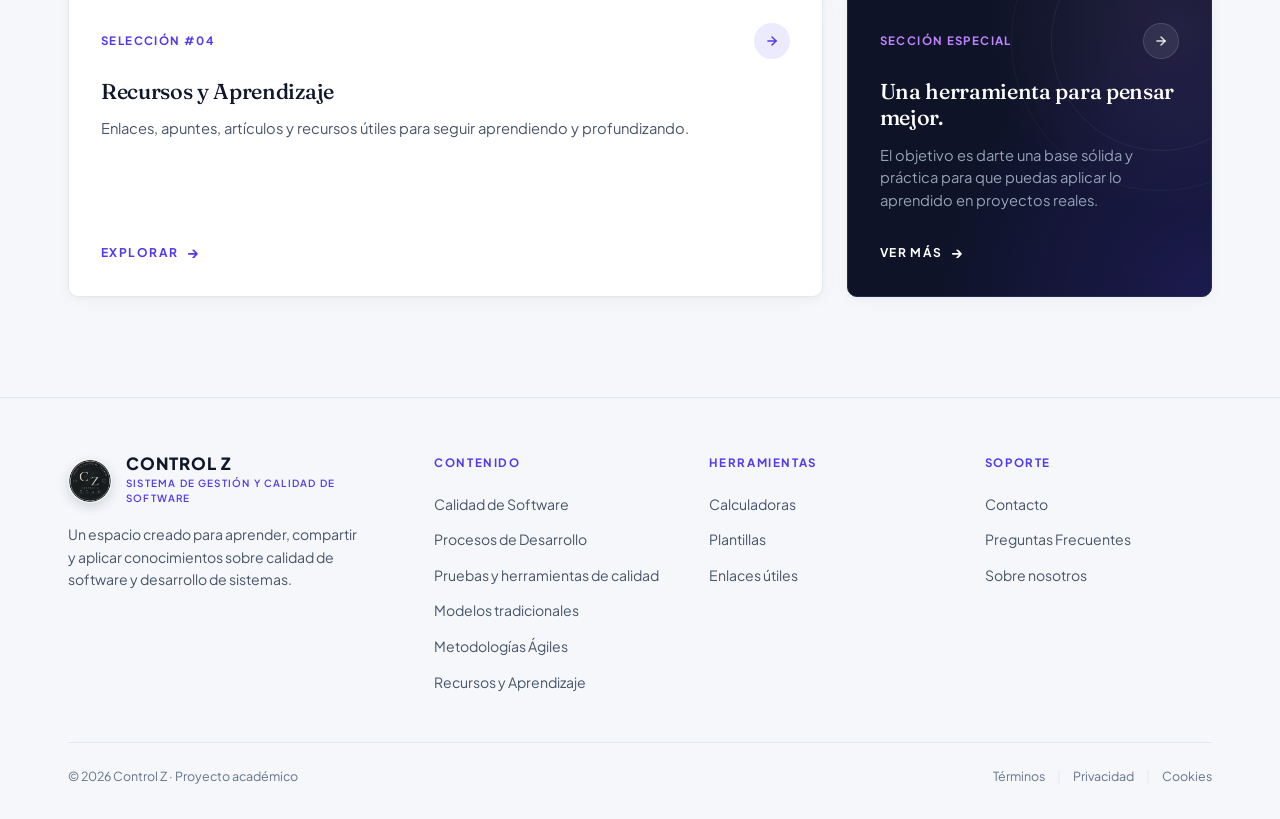
==== commit 742e74c7: "feat: agregar guias y recursos de historias de usuario" ====
--- a/index.html
+++ b/index.html
@@ -152,6 +152,20 @@
             </div>
           </a>
 
+          <a href="pages/calidad-pruebas.html" class="explore-card" id="card-calidad-pruebas">
+            <div class="card-top"><span class="card-tag">GUÍA · CALIDAD</span><span class="card-arrow-circle" aria-hidden="true">→</span></div>
+            <h3 class="card-title">Pruebas y herramientas</h3>
+            <p class="card-text">Niveles, técnicas, gestión de defectos y análisis de calidad explicados con ejemplos.</p>
+            <div class="card-action"><span>EXPLORAR</span><span class="action-arrow">→</span></div>
+          </a>
+
+          <a href="pages/modelos-tradicionales.html" class="explore-card" id="card-modelos">
+            <div class="card-top"><span class="card-tag">GUÍA · MODELOS</span><span class="card-arrow-circle" aria-hidden="true">→</span></div>
+            <h3 class="card-title">Modelos tradicionales</h3>
+            <p class="card-text">Compará cascada, modelo en V e iterativo e incremental con diagramas.</p>
+            <div class="card-action"><span>EXPLORAR</span><span class="action-arrow">→</span></div>
+          </a>
+
           <!-- Tarjeta 04 (Ancha / 2 Columnas) -->
           <a href="pages/en-construccion.html?seccion=Recursos%20y%20Aprendizaje" class="explore-card card-wide" id="card-04">
             <div class="card-top">
@@ -220,6 +234,8 @@
           <ul class="footer-links">
             <li><a href="pages/fundamentos.html">Calidad de Software</a></li>
             <li><a href="pages/ciclo-de-vida.html">Procesos de Desarrollo</a></li>
+            <li><a href="pages/calidad-pruebas.html">Pruebas y herramientas de calidad</a></li>
+            <li><a href="pages/modelos-tradicionales.html">Modelos tradicionales</a></li>
             <li><a href="pages/metodologias-agiles.html">Metodologías Ágiles</a></li>
             <li><a href="pages/en-construccion.html?seccion=Recursos%20y%20Aprendizaje">Recursos y Aprendizaje</a></li>
           </ul>
@@ -296,6 +312,8 @@
             <span class="menu-label">Procesos de Desarrollo</span>
             <span class="menu-arrow" aria-hidden="true">→</span>
           </a>
+          <a class="menu-link" href="pages/calidad-pruebas.html"><span class="menu-number">03</span><span class="menu-label">Pruebas y herramientas</span><span class="menu-arrow" aria-hidden="true">→</span></a>
+          <a class="menu-link" href="pages/modelos-tradicionales.html"><span class="menu-number">04</span><span class="menu-label">Modelos tradicionales</span><span class="menu-arrow" aria-hidden="true">→</span></a>
           <a class="menu-link" href="pages/metodologias-agiles.html">
             <span class="menu-number">03</span>
             <span class="menu-label">Metodologías Ágiles</span>
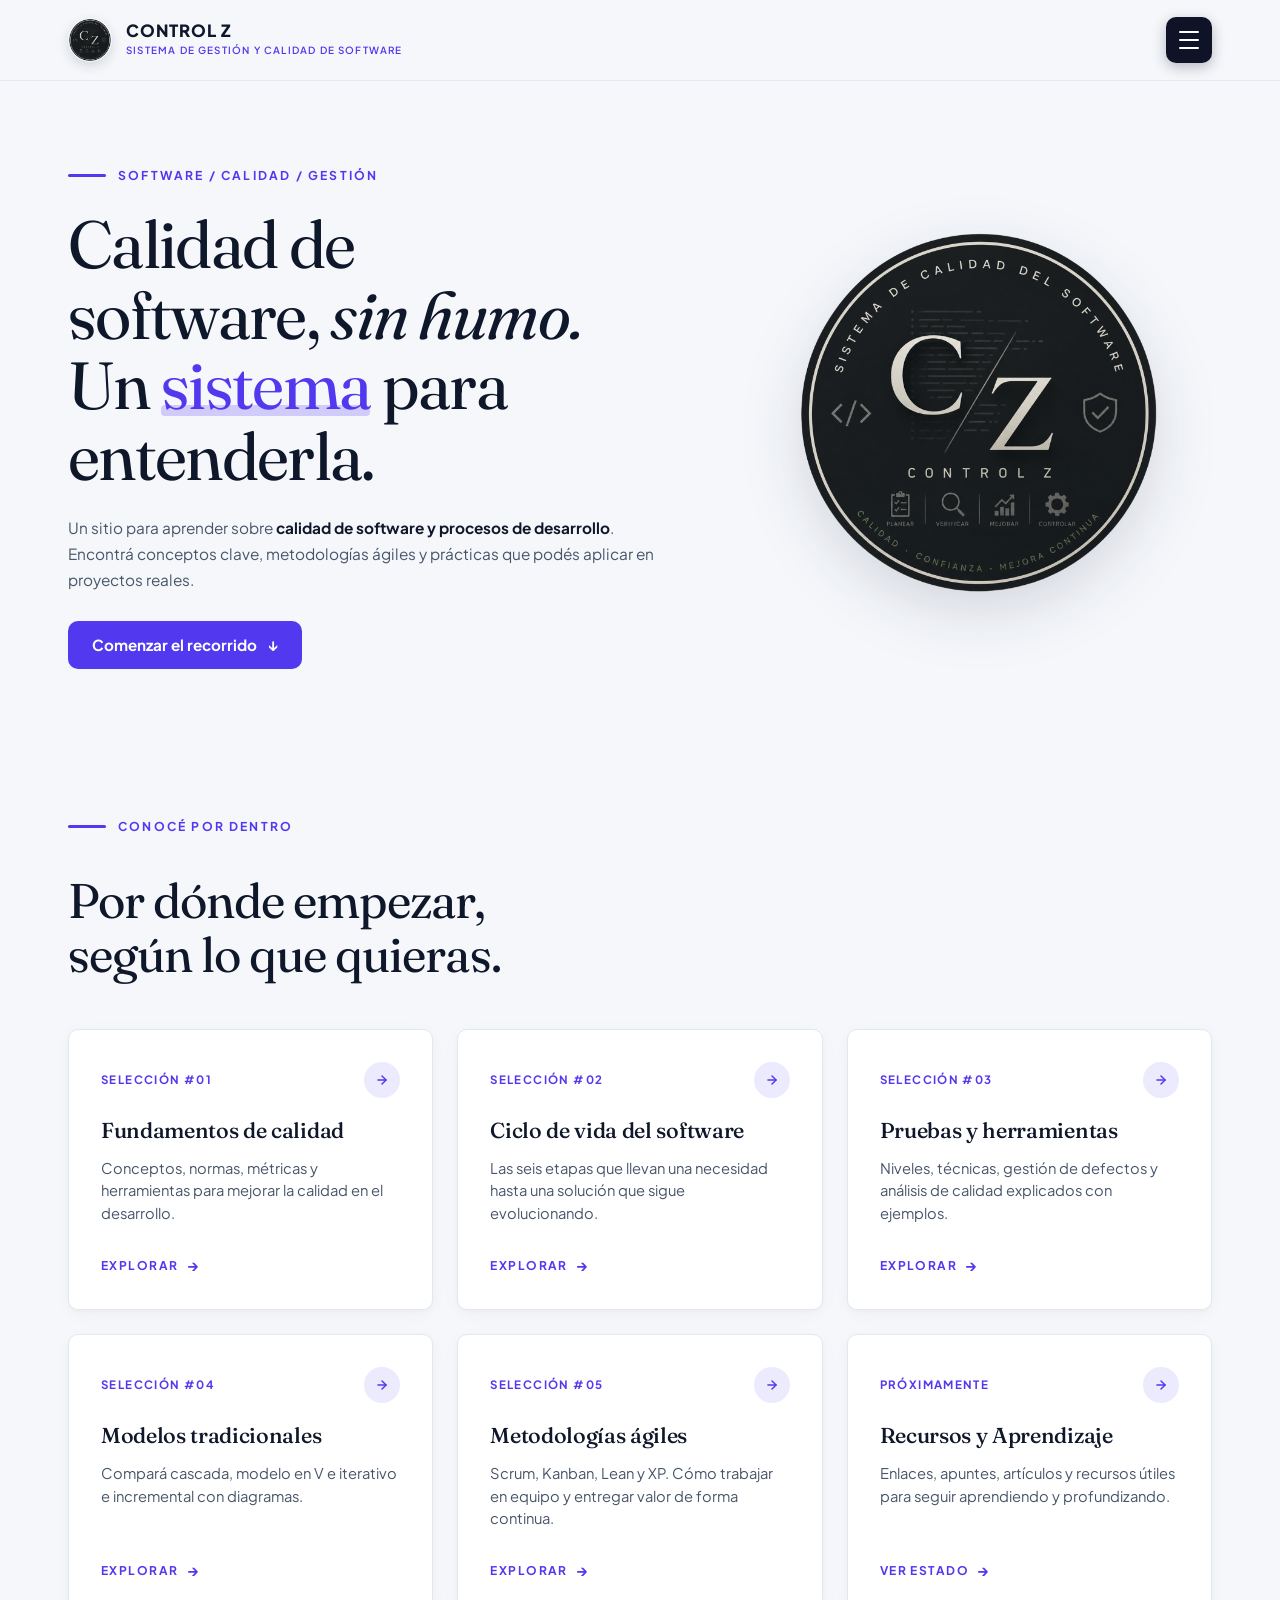
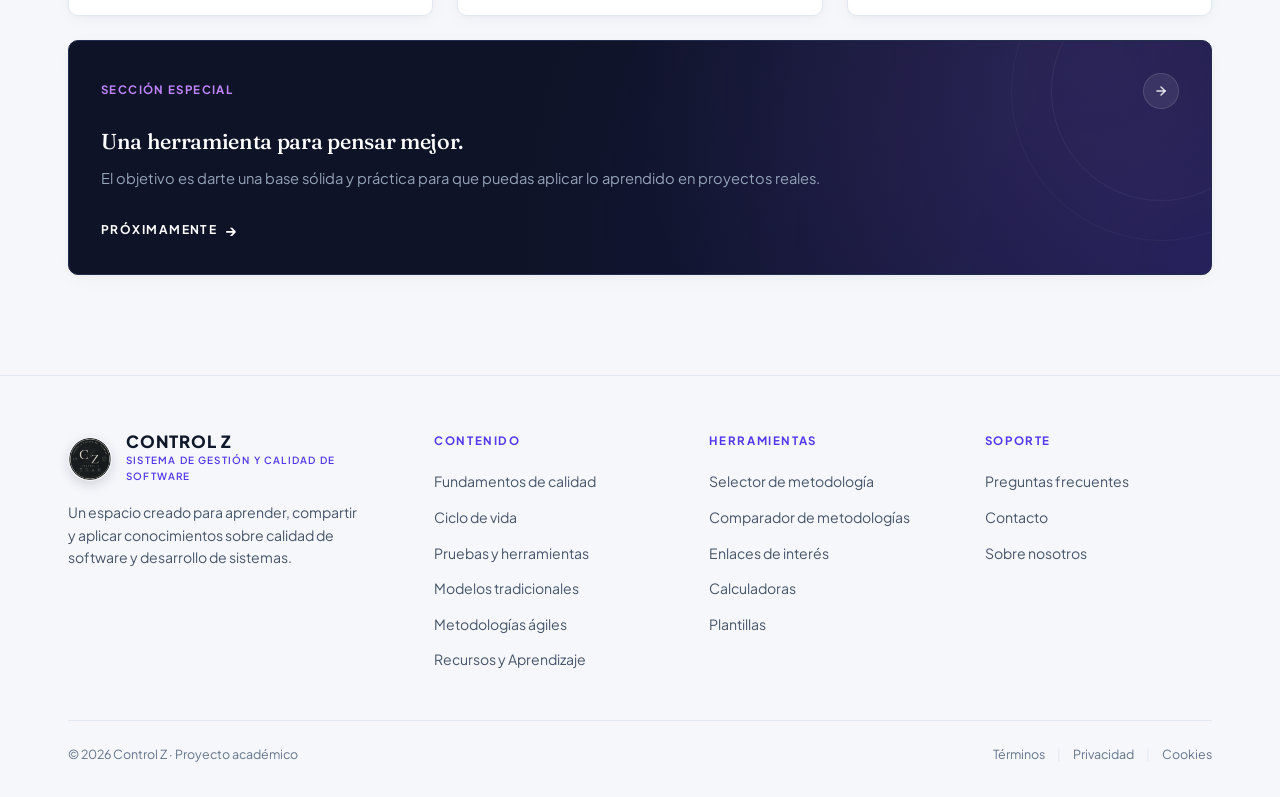
==== commit f4622958: "feat: hacer interactivos los diagramas y completar guias" ====
--- a/index.html
+++ b/index.html
@@ -65,6 +65,8 @@
           <p class="hero-desc">
             Un sitio para aprender sobre <strong>calidad de software y procesos de desarrollo</strong>. Encontrá conceptos clave, metodologías ágiles y prácticas que podés aplicar en proyectos reales.
           </p>
+
+          <a class="hero-cta" href="#secciones">Comenzar el recorrido <span aria-hidden="true">↓</span></a>
         </div>
 
         <!-- Columna Derecha: Emblema / Sello de Calidad -->
@@ -106,7 +108,7 @@
                 </svg>
               </span>
             </div>
-            <h3 class="card-title">Gestión de la Calidad del Software</h3>
+            <h3 class="card-title">Fundamentos de calidad</h3>
             <p class="card-text">Conceptos, normas, métricas y herramientas para mejorar la calidad en el desarrollo.</p>
             <div class="card-action">
               <span>EXPLORAR</span>
@@ -125,51 +127,51 @@
                 </svg>
               </span>
             </div>
-            <h3 class="card-title">Procesos de Desarrollo</h3>
-            <p class="card-text">Ciclo de vida del software, roles, metodologías y buenas prácticas para un desarrollo eficiente.</p>
+            <h3 class="card-title">Ciclo de vida del software</h3>
+            <p class="card-text">Las seis etapas que llevan una necesidad hasta una solución que sigue evolucionando.</p>
             <div class="card-action">
               <span>EXPLORAR</span>
               <span class="action-arrow">→</span>
             </div>
           </a>
 
-          <!-- Tarjeta 03 -->
-          <a href="pages/metodologias-agiles.html" class="explore-card" id="card-03">
-            <div class="card-top">
-              <span class="card-tag">SELECCIÓN #03</span>
-              <span class="card-arrow-circle" aria-hidden="true">
-                <svg viewBox="0 0 24 24" fill="none" stroke="currentColor" stroke-width="2.5" stroke-linecap="round" stroke-linejoin="round">
-                  <line x1="5" y1="12" x2="19" y2="12"></line>
-                  <polyline points="12 5 19 12 12 19"></polyline>
-                </svg>
-              </span>
-            </div>
-            <h3 class="card-title">Metodologías Ágiles</h3>
-            <p class="card-text">Scrum, Kanban, Lean y XP. Cómo trabajar en equipo y entregar valor de forma continua.</p>
-            <div class="card-action">
-              <span>EXPLORAR</span>
-              <span class="action-arrow">→</span>
-            </div>
-          </a>
-
           <a href="pages/calidad-pruebas.html" class="explore-card" id="card-calidad-pruebas">
-            <div class="card-top"><span class="card-tag">GUÍA · CALIDAD</span><span class="card-arrow-circle" aria-hidden="true">→</span></div>
+            <div class="card-top"><span class="card-tag">SELECCIÓN #03</span><span class="card-arrow-circle" aria-hidden="true"><svg viewBox="0 0 24 24" fill="none" stroke="currentColor" stroke-width="2.5" stroke-linecap="round" stroke-linejoin="round"><line x1="5" y1="12" x2="19" y2="12"></line><polyline points="12 5 19 12 12 19"></polyline></svg></span></div>
             <h3 class="card-title">Pruebas y herramientas</h3>
             <p class="card-text">Niveles, técnicas, gestión de defectos y análisis de calidad explicados con ejemplos.</p>
             <div class="card-action"><span>EXPLORAR</span><span class="action-arrow">→</span></div>
           </a>
 
           <a href="pages/modelos-tradicionales.html" class="explore-card" id="card-modelos">
-            <div class="card-top"><span class="card-tag">GUÍA · MODELOS</span><span class="card-arrow-circle" aria-hidden="true">→</span></div>
+            <div class="card-top"><span class="card-tag">SELECCIÓN #04</span><span class="card-arrow-circle" aria-hidden="true"><svg viewBox="0 0 24 24" fill="none" stroke="currentColor" stroke-width="2.5" stroke-linecap="round" stroke-linejoin="round"><line x1="5" y1="12" x2="19" y2="12"></line><polyline points="12 5 19 12 12 19"></polyline></svg></span></div>
             <h3 class="card-title">Modelos tradicionales</h3>
             <p class="card-text">Compará cascada, modelo en V e iterativo e incremental con diagramas.</p>
             <div class="card-action"><span>EXPLORAR</span><span class="action-arrow">→</span></div>
           </a>
 
-          <!-- Tarjeta 04 (Ancha / 2 Columnas) -->
+          <!-- Tarjeta 05 -->
+          <a href="pages/metodologias-agiles.html" class="explore-card" id="card-03">
+            <div class="card-top">
+              <span class="card-tag">SELECCIÓN #05</span>
+              <span class="card-arrow-circle" aria-hidden="true">
+                <svg viewBox="0 0 24 24" fill="none" stroke="currentColor" stroke-width="2.5" stroke-linecap="round" stroke-linejoin="round">
+                  <line x1="5" y1="12" x2="19" y2="12"></line>
+                  <polyline points="12 5 19 12 12 19"></polyline>
+                </svg>
+              </span>
+            </div>
+            <h3 class="card-title">Metodologías ágiles</h3>
+            <p class="card-text">Scrum, Kanban, Lean y XP. Cómo trabajar en equipo y entregar valor de forma continua.</p>
+            <div class="card-action">
+              <span>EXPLORAR</span>
+              <span class="action-arrow">→</span>
+            </div>
+          </a>
+
+          <!-- Tarjeta 06 (sección pendiente) -->
           <a href="pages/en-construccion.html?seccion=Recursos%20y%20Aprendizaje" class="explore-card card-wide" id="card-04">
             <div class="card-top">
-              <span class="card-tag">SELECCIÓN #04</span>
+              <span class="card-tag">PRÓXIMAMENTE</span>
               <span class="card-arrow-circle" aria-hidden="true">
                 <svg viewBox="0 0 24 24" fill="none" stroke="currentColor" stroke-width="2.5" stroke-linecap="round" stroke-linejoin="round">
                   <line x1="5" y1="12" x2="19" y2="12"></line>
@@ -180,12 +182,12 @@
             <h3 class="card-title">Recursos y Aprendizaje</h3>
             <p class="card-text">Enlaces, apuntes, artículos y recursos útiles para seguir aprendiendo y profundizando.</p>
             <div class="card-action">
-              <span>EXPLORAR</span>
-              <span class="action-arrow">→</span>
-            </div>
-          </a>
-
-          <!-- Tarjeta 05 (Especial / Oscura / 1 Columna) -->
+              <span>VER ESTADO</span>
+              <span class="action-arrow">→</span>
+            </div>
+          </a>
+
+          <!-- Tarjeta especial (Oscura / ancho completo) -->
           <a href="pages/en-construccion.html?seccion=Aplicaci%C3%B3n%20pr%C3%A1ctica" class="explore-card card-featured" id="card-especial">
             <div class="card-top">
               <span class="card-tag">SECCIÓN ESPECIAL</span>
@@ -199,7 +201,7 @@
             <h3 class="card-title">Una herramienta para pensar mejor.</h3>
             <p class="card-text">El objetivo es darte una base sólida y práctica para que puedas aplicar lo aprendido en proyectos reales.</p>
             <div class="card-action">
-              <span>VER MÁS</span>
+              <span>PRÓXIMAMENTE</span>
               <span class="action-arrow">→</span>
             </div>
           </a>
@@ -232,11 +234,11 @@
         <div class="footer-col">
           <h4 class="footer-col-title">CONTENIDO</h4>
           <ul class="footer-links">
-            <li><a href="pages/fundamentos.html">Calidad de Software</a></li>
-            <li><a href="pages/ciclo-de-vida.html">Procesos de Desarrollo</a></li>
-            <li><a href="pages/calidad-pruebas.html">Pruebas y herramientas de calidad</a></li>
+            <li><a href="pages/fundamentos.html">Fundamentos de calidad</a></li>
+            <li><a href="pages/ciclo-de-vida.html">Ciclo de vida</a></li>
+            <li><a href="pages/calidad-pruebas.html">Pruebas y herramientas</a></li>
             <li><a href="pages/modelos-tradicionales.html">Modelos tradicionales</a></li>
-            <li><a href="pages/metodologias-agiles.html">Metodologías Ágiles</a></li>
+            <li><a href="pages/metodologias-agiles.html">Metodologías ágiles</a></li>
             <li><a href="pages/en-construccion.html?seccion=Recursos%20y%20Aprendizaje">Recursos y Aprendizaje</a></li>
           </ul>
         </div>
@@ -245,9 +247,11 @@
         <div class="footer-col">
           <h4 class="footer-col-title">HERRAMIENTAS</h4>
           <ul class="footer-links">
+            <li><a href="pages/metodologias-agiles.html#selector-metodologia">Selector de metodología</a></li>
+            <li><a href="pages/comparador-metodologias.html">Comparador de metodologías</a></li>
+            <li><a href="pages/metodologias-agiles.html#recursos">Enlaces de interés</a></li>
             <li><a href="pages/en-construccion.html?seccion=Calculadoras">Calculadoras</a></li>
             <li><a href="pages/en-construccion.html?seccion=Plantillas">Plantillas</a></li>
-            <li><a href="pages/en-construccion.html?seccion=Enlaces%20%C3%BAtiles">Enlaces útiles</a></li>
           </ul>
         </div>
 
@@ -255,8 +259,8 @@
         <div class="footer-col">
           <h4 class="footer-col-title">SOPORTE</h4>
           <ul class="footer-links">
+            <li><a href="pages/metodologias-agiles.html#faq">Preguntas frecuentes</a></li>
             <li><a href="pages/en-construccion.html?seccion=Contacto">Contacto</a></li>
-            <li><a href="pages/en-construccion.html?seccion=Preguntas%20frecuentes">Preguntas Frecuentes</a></li>
             <li><a href="pages/sobre-nosotros.html">Sobre nosotros</a></li>
           </ul>
         </div>
@@ -276,106 +280,7 @@
     </div>
   </footer>
 
-  <!-- =====================================================================
-       MENÚ DE NAVEGACIÓN (Hamburguesa)
-       Todas las opciones del sitio viven dentro de este drawer: secciones,
-       recursos y soporte.
-       =================================================================== -->
-  <div class="menu-overlay" id="siteMenu" aria-hidden="true">
-    <div class="menu-scrim" data-menu-close></div>
-
-    <aside class="menu-panel" role="dialog" aria-modal="true" aria-label="Menú de navegación principal">
-      <div class="menu-head">
-        <span class="menu-eyebrow">CONTROL Z · NAVEGACIÓN</span>
-        <button class="menu-close" data-menu-close aria-label="Cerrar menú" type="button">
-          <svg width="18" height="18" viewBox="0 0 24 24" fill="none" stroke="currentColor" stroke-width="2" stroke-linecap="round" aria-hidden="true">
-            <path d="M18 6 6 18M6 6l12 12" />
-          </svg>
-        </button>
-      </div>
-
-      <nav class="menu-nav" aria-label="Menú principal">
-        <div class="menu-group">
-          <h5 class="menu-group-title">Secciones</h5>
-          <a class="menu-link" href="#hero">
-            <span class="menu-number">00</span>
-            <span class="menu-label">Inicio</span>
-            <span class="menu-arrow" aria-hidden="true">→</span>
-          </a>
-          <a class="menu-link" href="pages/fundamentos.html">
-            <span class="menu-number">01</span>
-            <span class="menu-label">Gestión de la Calidad</span>
-            <span class="menu-arrow" aria-hidden="true">→</span>
-          </a>
-          <a class="menu-link" href="pages/ciclo-de-vida.html">
-            <span class="menu-number">02</span>
-            <span class="menu-label">Procesos de Desarrollo</span>
-            <span class="menu-arrow" aria-hidden="true">→</span>
-          </a>
-          <a class="menu-link" href="pages/calidad-pruebas.html"><span class="menu-number">03</span><span class="menu-label">Pruebas y herramientas</span><span class="menu-arrow" aria-hidden="true">→</span></a>
-          <a class="menu-link" href="pages/modelos-tradicionales.html"><span class="menu-number">04</span><span class="menu-label">Modelos tradicionales</span><span class="menu-arrow" aria-hidden="true">→</span></a>
-          <a class="menu-link" href="pages/metodologias-agiles.html">
-            <span class="menu-number">03</span>
-            <span class="menu-label">Metodologías Ágiles</span>
-            <span class="menu-arrow" aria-hidden="true">→</span>
-          </a>
-          <a class="menu-link" href="pages/en-construccion.html?seccion=Recursos%20y%20Aprendizaje">
-            <span class="menu-number">04</span>
-            <span class="menu-label">Recursos y Aprendizaje</span>
-            <span class="menu-arrow" aria-hidden="true">→</span>
-          </a>
-          <a class="menu-link menu-link-featured" href="pages/en-construccion.html?seccion=Aplicaci%C3%B3n%20pr%C3%A1ctica">
-            <span class="menu-number" aria-hidden="true">05</span>
-            <span class="menu-label">Sección Especial</span>
-            <span class="menu-arrow" aria-hidden="true">→</span>
-          </a>
-        </div>
-
-        <div class="menu-group">
-          <h5 class="menu-group-title">Herramientas</h5>
-          <a class="menu-link" href="pages/en-construccion.html?seccion=Calculadoras">
-            <span class="menu-number" aria-hidden="true">01</span>
-            <span class="menu-label">Calculadoras</span>
-            <span class="menu-arrow" aria-hidden="true">→</span>
-          </a>
-          <a class="menu-link" href="pages/en-construccion.html?seccion=Plantillas">
-            <span class="menu-number" aria-hidden="true">02</span>
-            <span class="menu-label">Plantillas</span>
-            <span class="menu-arrow" aria-hidden="true">→</span>
-          </a>
-          <a class="menu-link" href="pages/en-construccion.html?seccion=Enlaces%20%C3%BAtiles">
-            <span class="menu-number" aria-hidden="true">03</span>
-            <span class="menu-label">Enlaces Útiles</span>
-            <span class="menu-arrow" aria-hidden="true">→</span>
-          </a>
-        </div>
-
-        <div class="menu-group">
-          <h5 class="menu-group-title">Soporte</h5>
-          <a class="menu-link" href="pages/en-construccion.html?seccion=Preguntas%20frecuentes">
-            <span class="menu-number" aria-hidden="true">·</span>
-            <span class="menu-label">Preguntas Frecuentes</span>
-            <span class="menu-arrow" aria-hidden="true">→</span>
-          </a>
-          <a class="menu-link" href="pages/en-construccion.html?seccion=Contacto">
-            <span class="menu-number" aria-hidden="true">·</span>
-            <span class="menu-label">Contacto</span>
-            <span class="menu-arrow" aria-hidden="true">→</span>
-          </a>
-          <a class="menu-link" href="pages/sobre-nosotros.html">
-            <span class="menu-number" aria-hidden="true">·</span>
-            <span class="menu-label">Sobre Nosotros</span>
-            <span class="menu-arrow" aria-hidden="true">→</span>
-          </a>
-        </div>
-      </nav>
-
-      <div class="menu-foot">
-        <span class="menu-foot-brand">CONTROL Z — SGCS 2026</span>
-        <a class="menu-foot-link" href="pages/Leyes-de-UX.html">Leyes de UX aplicadas →</a>
-      </div>
-    </aside>
-  </div>
+  <div class="menu-overlay" id="siteMenu" aria-hidden="true"></div>
 
   <!-- Script interactivo principal -->
   <script src="js/main.js"></script>
--- a/css/styles.css
+++ b/css/styles.css
@@ -69,6 +69,7 @@
 
 html {
   scroll-behavior: smooth;
+  scroll-padding-top: 96px;
   font-size: 16px;
 }
 
@@ -146,7 +147,6 @@
   align-items: center;
   gap: 14px;
   text-decoration: none;
-  outline: none;
 }
 
 .brand-avatar {
@@ -279,6 +279,32 @@
   font-weight: 700;
 }
 
+/* Llamado a la acción principal */
+.hero-cta {
+  display: inline-flex;
+  align-items: center;
+  gap: 10px;
+  min-height: 48px;
+  margin-top: 28px;
+  padding: 0 24px;
+  border-radius: var(--radius-md);
+  background: var(--color-primary);
+  color: #ffffff;
+  font-size: 0.95rem;
+  font-weight: 700;
+  transition: background-color var(--transition-fast), transform var(--transition-fast);
+}
+
+.hero-cta:hover {
+  background: var(--color-primary-hover);
+  transform: translateY(-2px);
+}
+
+.hero-cta:focus-visible {
+  outline: 2px solid var(--color-primary);
+  outline-offset: 3px;
+}
+
 /* Hero Badge Visual / Columna Derecha */
 .hero-visual {
   display: flex;
@@ -469,11 +495,11 @@
 
 /* --- Variación: Fila 2 (Grid Asimétrico) --- */
 .card-wide {
-  grid-column: span 2;
+  grid-column: span 1;
 }
 
 .card-featured {
-  grid-column: span 1;
+  grid-column: 1 / -1;
   background-color: var(--color-dark-navy);
   border-color: var(--color-navy-card-border);
   color: var(--color-text-light);
@@ -650,24 +676,12 @@
     gap: 40px;
   }
 
-  .hero-visual {
-    order: -1;
-  }
-
   .emblem-card {
-    max-width: 340px;
+    max-width: 280px;
   }
 
   .cards-grid {
     grid-template-columns: repeat(2, 1fr);
-  }
-
-  .card-wide {
-    grid-column: span 2;
-  }
-
-  .card-featured {
-    grid-column: span 2;
   }
 
   .footer-top {
@@ -686,16 +700,27 @@
   }
 
   .brand-subtitle {
-    font-size: 0.56rem;
+    font-size: 0.5625rem;
   }
 
   .cards-grid {
     grid-template-columns: 1fr;
   }
 
-  .card-wide,
-  .card-featured {
-    grid-column: span 1;
+  .emblem-card {
+    max-width: 200px;
+  }
+
+  .footer-links {
+    gap: 0;
+  }
+
+  .footer-links a {
+    padding-block: 11px;
+  }
+
+  .footer-legal-links a {
+    padding-block: 12px;
   }
 
   .footer-top {
--- a/css/site-menu.css
+++ b/css/site-menu.css
@@ -4,10 +4,6 @@
 .menu-toggle:hover{background:#432ec7;transform:translateY(-1px);box-shadow:0 7px 18px rgba(14,19,39,.3)}
 .menu-toggle:focus-visible{outline:2px solid #5238ee;outline-offset:3px}
 .menu-toggle span.menu-toggle-line{display:block;width:20px;height:2px;margin:0;padding:0;border:0;border-radius:2px;background:#fff;opacity:1;transform:none;transition:transform .3s cubic-bezier(.16,1,.3,1),opacity .18s ease}
-.menu-toggle[aria-expanded="true"]{background:#432ec7}
-.menu-toggle[aria-expanded="true"] span.menu-toggle-line:first-child{transform:translateY(8px) rotate(45deg)}
-.menu-toggle[aria-expanded="true"] span.menu-toggle-line:nth-child(2){opacity:0}
-.menu-toggle[aria-expanded="true"] span.menu-toggle-line:nth-child(3){transform:translateY(-8px) rotate(-45deg)}
 @media(prefers-reduced-motion:reduce){.menu-toggle,.menu-toggle span.menu-toggle-line{transition:none}}
 
 .menu-overlay {
@@ -15,6 +11,8 @@
   inset: 0;
   z-index: 100;
   pointer-events: none;
+  visibility: hidden;
+  transition: visibility 0s linear .3s;
 }
 
 .menu-scrim {
@@ -29,6 +27,8 @@
 
 .menu-overlay.is-open {
   pointer-events: auto;
+  visibility: visible;
+  transition-delay: 0s;
 }
 
 .menu-overlay.is-open .menu-scrim {
@@ -56,10 +56,6 @@
   transform: translateX(0);
 }
 
-.item-menu-active {
-  color: var(--color-badge-special, #c084fc) !important;
-}
-
 /* Cabecera del panel */
 .menu-head {
   display: flex;
@@ -126,7 +122,7 @@
   letter-spacing: 0.16em;
   text-transform: uppercase;
   color: var(--color-text-soft, #94a3b8);
-  margin-bottom: 10px;
+  margin: 0 0 10px;
 }
 
 .menu-link {
@@ -159,7 +155,8 @@
   transition: color var(--transition-fast, 180ms ease);
 }
 
-.menu-link:hover .menu-number {
+.menu-link:hover .menu-number,
+.menu-link:focus-visible .menu-number {
   color: var(--color-badge-special, #c084fc);
 }
 
@@ -178,7 +175,8 @@
   transition: opacity var(--transition-fast, 180ms ease), transform var(--transition-fast, 180ms ease), color var(--transition-fast, 180ms ease);
 }
 
-.menu-link:hover .menu-arrow {
+.menu-link:hover .menu-arrow,
+.menu-link:focus-visible .menu-arrow {
   opacity: 1;
   transform: translateX(0);
   color: var(--color-badge-special, #c084fc);
@@ -229,3 +227,163 @@
   outline-offset: 2px;
 }
 
+/* Página actual y secciones pendientes dentro del menú */
+.menu-link.is-current {
+  background-color: rgba(255, 255, 255, 0.08);
+  box-shadow: inset 2px 0 0 var(--color-badge-special, #c084fc);
+}
+
+.menu-link.is-current .menu-number,
+.menu-link.is-current .menu-label {
+  color: var(--color-badge-special, #c084fc);
+}
+
+.menu-soon {
+  padding: 2px 8px;
+  border: 1px solid rgba(255, 255, 255, 0.18);
+  border-radius: 99px;
+  color: var(--color-text-soft, #94a3b8);
+  font-family: var(--font-mono, "IBM Plex Mono", monospace);
+  font-size: 0.68rem;
+}
+
+/* Recorrido entre guías */
+.guide-pager {
+  display: grid;
+  grid-template-columns: repeat(2, minmax(0, 1fr));
+  gap: 12px;
+  width: min(100% - 48px, 1072px);
+  margin: 12px auto 48px;
+}
+
+.guide-pager:is(.sdlc-page *, main:has(.agile-layout) *) {
+  width: min(100% - 96px, 1368px);
+}
+
+.story-hero ~ .guide-pager {
+  width: min(100% - 96px, 1120px);
+}
+
+@media (max-width: 850px) {
+  .guide-pager:is(.sdlc-page *, main:has(.agile-layout) *),
+  .story-hero ~ .guide-pager { width: min(100% - 48px, 700px); }
+}
+
+@media (max-width: 620px) {
+  .guide-pager:is(.sdlc-page *, main:has(.agile-layout) *),
+  .story-hero ~ .guide-pager { width: calc(100% - 36px); }
+}
+
+.guide-pager-link {
+  display: grid;
+  gap: 4px;
+  padding: 16px 18px;
+  border: 1px solid color-mix(in srgb, currentColor 22%, transparent);
+  border-radius: 10px;
+  color: inherit;
+  text-decoration: none;
+  transition: border-color .18s ease, transform .18s ease;
+}
+
+.guide-pager-link:hover {
+  border-color: currentColor;
+  transform: translateY(-2px);
+}
+
+.guide-pager-link.is-next {
+  grid-column: 2;
+  text-align: right;
+}
+
+.guide-pager-link small {
+  font-size: 12px;
+  opacity: .72;
+}
+
+.guide-pager-link strong {
+  font-size: 15px;
+  font-weight: 700;
+}
+
+/* Botón para volver arriba */
+.back-to-top {
+  position: fixed;
+  right: 20px;
+  bottom: 20px;
+  z-index: 60;
+  display: grid;
+  place-items: center;
+  width: 46px;
+  height: 46px;
+  padding: 0;
+  border: 1px solid rgba(255, 255, 255, 0.16);
+  border-radius: 10px;
+  background: #0e1327;
+  color: #fff;
+  box-shadow: 0 8px 22px rgba(14, 19, 39, .28);
+  cursor: pointer;
+  opacity: 0;
+  visibility: hidden;
+  transform: translateY(8px);
+  transition: opacity .18s ease, transform .18s ease, visibility 0s linear .18s, background-color .18s ease;
+}
+
+.back-to-top.is-shown {
+  opacity: 1;
+  visibility: visible;
+  transform: none;
+  transition-delay: 0s;
+}
+
+.back-to-top:hover {
+  background: #432ec7;
+}
+
+/* Foco visible en enlaces de marca y tarjetas de todo el sitio */
+.brand:focus-visible,
+.back-to-top:focus-visible,
+.guide-pager-link:focus-visible,
+.topic-card:focus-visible,
+.practice-card:focus-visible {
+  outline: 2px solid #5238ee;
+  outline-offset: 3px;
+}
+
+/* En pantallas táctiles el hover queda pegado después de tocar */
+@media (hover: none) {
+  .explore-card:hover,
+  .topic-card:hover,
+  .practice-card:hover,
+  .tool-card:hover,
+  .stage-card:hover,
+  .kanban-task:hover,
+  .menu-link:hover,
+  .guide-pager-link:hover,
+  .footer-links a:hover {
+    transform: none;
+  }
+}
+
+/* Transición entre páginas (navegadores compatibles) */
+@media (prefers-reduced-motion: no-preference) {
+  @view-transition { navigation: auto; }
+  ::view-transition-old(root),
+  ::view-transition-new(root) { animation-duration: .18s; }
+}
+
+@media (prefers-reduced-motion: reduce) {
+  .guide-pager-link,
+  .back-to-top { transition: none; }
+  .guide-pager-link:hover { transform: none; }
+}
+
+@media (max-width: 520px) {
+  .guide-pager { grid-template-columns: 1fr; }
+  .guide-pager-link.is-next { grid-column: auto; }
+  .guide-pager > span { display: none; }
+}
+
+@media print {
+  .back-to-top,
+  .guide-pager { display: none; }
+}
--- a/css/scroll-reveal.css
+++ b/css/scroll-reveal.css
@@ -1,3 +1,3 @@
-.scroll-reveal-item{--scroll-reveal-delay:0ms;opacity:0;transform:translateY(22px);transition:opacity .62s cubic-bezier(.2,.7,.2,1) var(--scroll-reveal-delay),transform .62s cubic-bezier(.2,.7,.2,1) var(--scroll-reveal-delay);will-change:opacity,transform}
-.scroll-reveal-item.is-visible{opacity:1;transform:translateY(0);will-change:auto}
-@media(prefers-reduced-motion:reduce){.scroll-reveal-item,.scroll-reveal-item.is-visible{opacity:1;transform:none;transition:none;will-change:auto}}
+.scroll-reveal-item{opacity:0;transform:translateY(14px)}
+.scroll-reveal-item.is-visible{opacity:1;transform:none;transition:opacity .42s ease-out var(--scroll-reveal-delay,0ms),transform .42s cubic-bezier(.2,.7,.2,1) var(--scroll-reveal-delay,0ms)}
+@media print{.scroll-reveal-item{opacity:1;transform:none}}
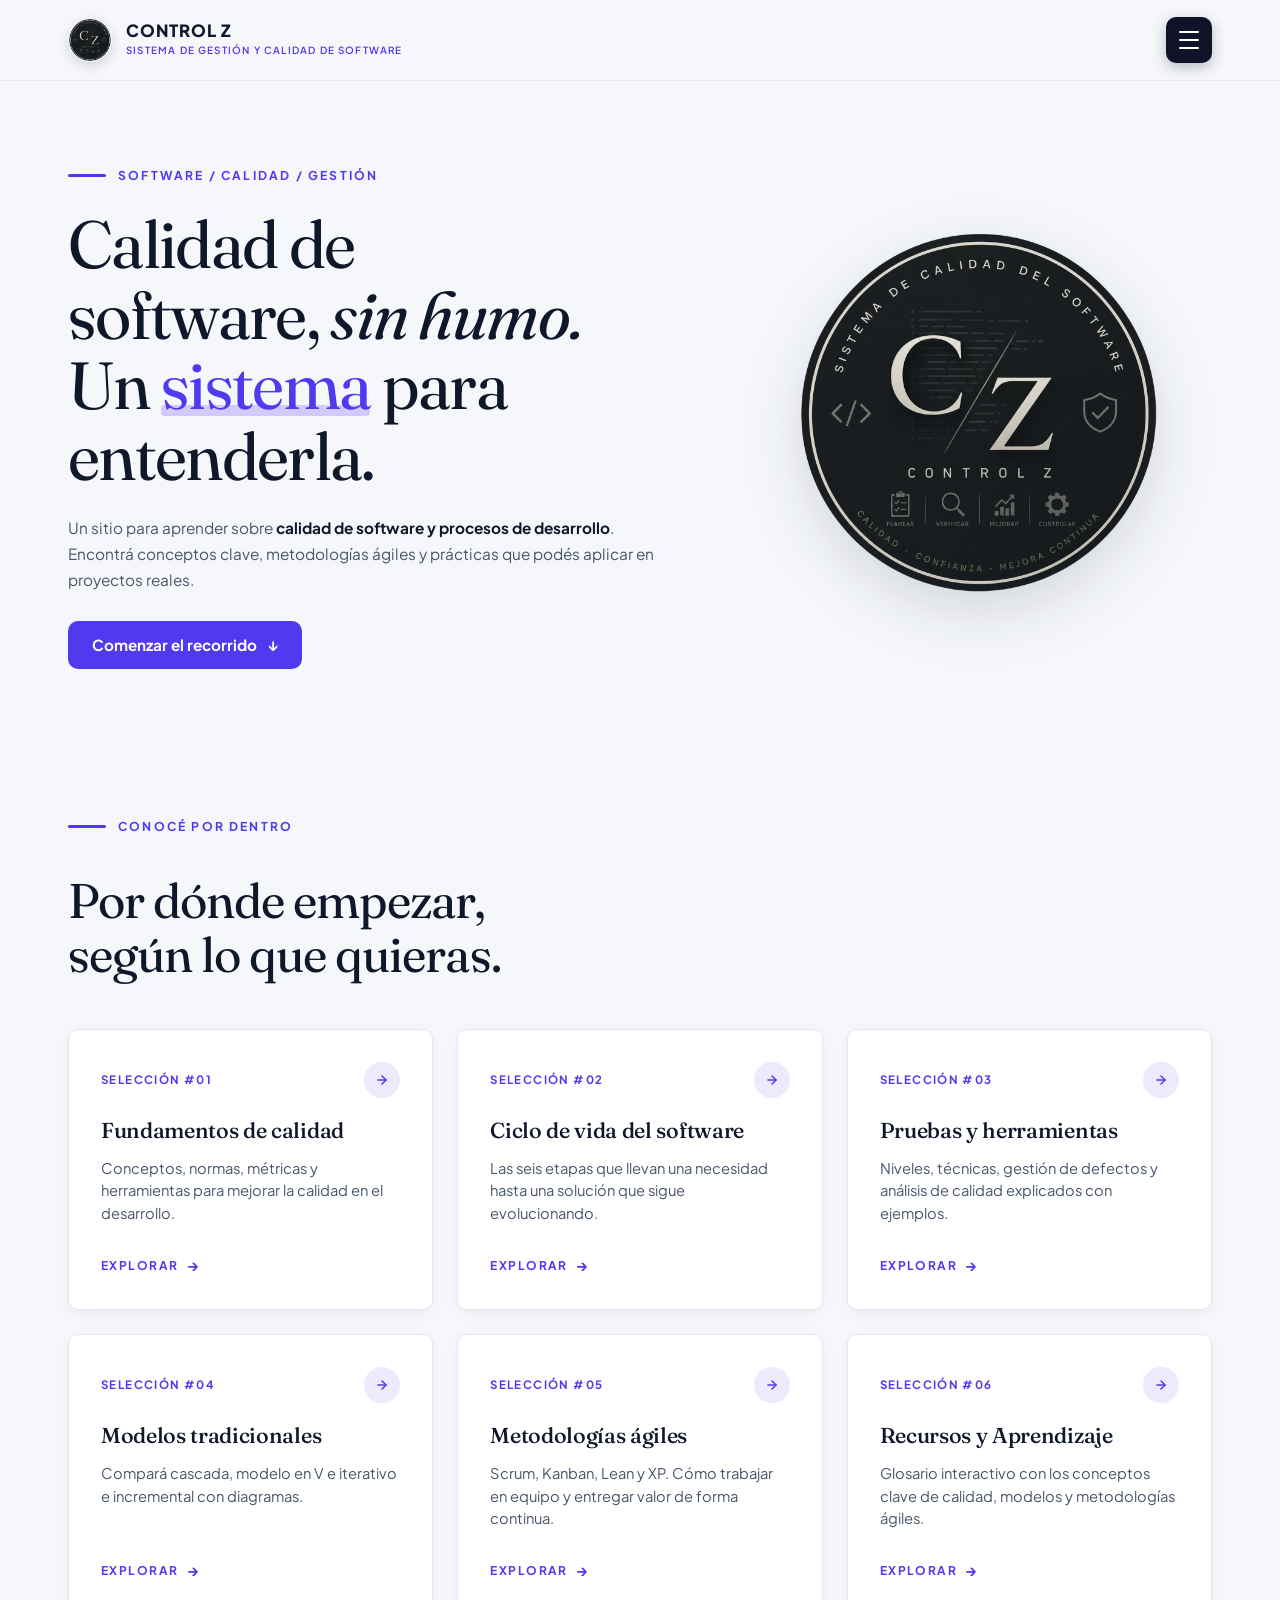
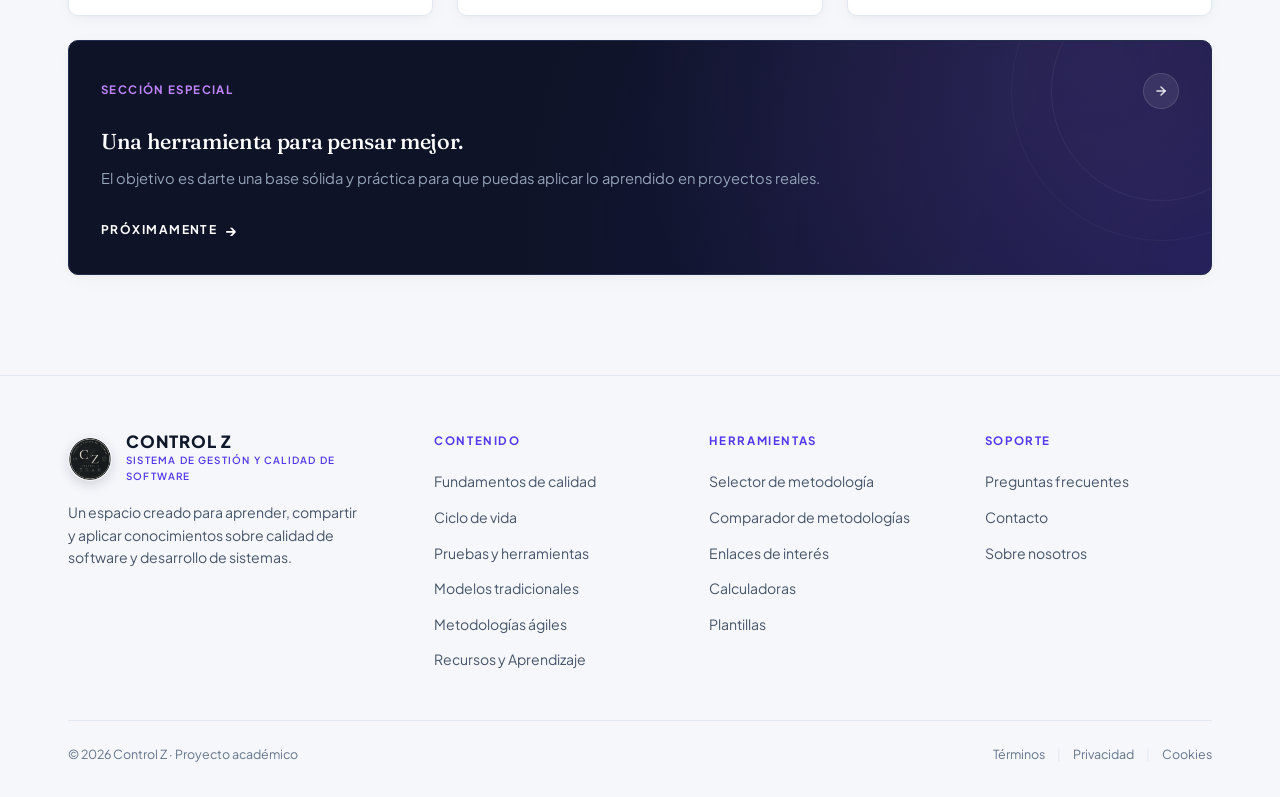
==== commit 7ab709cc: "feat: agregar glosario y preparar recursos para deploy" ====
--- a/index.html
+++ b/index.html
@@ -168,10 +168,10 @@
             </div>
           </a>
 
-          <!-- Tarjeta 06 (sección pendiente) -->
-          <a href="pages/en-construccion.html?seccion=Recursos%20y%20Aprendizaje" class="explore-card card-wide" id="card-04">
-            <div class="card-top">
-              <span class="card-tag">PRÓXIMAMENTE</span>
+          <!-- Tarjeta 06 -->
+          <a href="pages/recursos-aprendizaje.html" class="explore-card card-wide" id="card-04">
+            <div class="card-top">
+              <span class="card-tag">SELECCIÓN #06</span>
               <span class="card-arrow-circle" aria-hidden="true">
                 <svg viewBox="0 0 24 24" fill="none" stroke="currentColor" stroke-width="2.5" stroke-linecap="round" stroke-linejoin="round">
                   <line x1="5" y1="12" x2="19" y2="12"></line>
@@ -180,9 +180,9 @@
               </span>
             </div>
             <h3 class="card-title">Recursos y Aprendizaje</h3>
-            <p class="card-text">Enlaces, apuntes, artículos y recursos útiles para seguir aprendiendo y profundizando.</p>
-            <div class="card-action">
-              <span>VER ESTADO</span>
+            <p class="card-text">Glosario interactivo con los conceptos clave de calidad, modelos y metodologías ágiles.</p>
+            <div class="card-action">
+              <span>EXPLORAR</span>
               <span class="action-arrow">→</span>
             </div>
           </a>
@@ -239,7 +239,7 @@
             <li><a href="pages/calidad-pruebas.html">Pruebas y herramientas</a></li>
             <li><a href="pages/modelos-tradicionales.html">Modelos tradicionales</a></li>
             <li><a href="pages/metodologias-agiles.html">Metodologías ágiles</a></li>
-            <li><a href="pages/en-construccion.html?seccion=Recursos%20y%20Aprendizaje">Recursos y Aprendizaje</a></li>
+            <li><a href="pages/recursos-aprendizaje.html">Recursos y Aprendizaje</a></li>
           </ul>
         </div>
 
@@ -249,7 +249,7 @@
           <ul class="footer-links">
             <li><a href="pages/metodologias-agiles.html#selector-metodologia">Selector de metodología</a></li>
             <li><a href="pages/comparador-metodologias.html">Comparador de metodologías</a></li>
-            <li><a href="pages/metodologias-agiles.html#recursos">Enlaces de interés</a></li>
+            <li><a href="pages/recursos-aprendizaje.html#enlaces">Enlaces de interés</a></li>
             <li><a href="pages/en-construccion.html?seccion=Calculadoras">Calculadoras</a></li>
             <li><a href="pages/en-construccion.html?seccion=Plantillas">Plantillas</a></li>
           </ul>
@@ -259,7 +259,7 @@
         <div class="footer-col">
           <h4 class="footer-col-title">SOPORTE</h4>
           <ul class="footer-links">
-            <li><a href="pages/metodologias-agiles.html#faq">Preguntas frecuentes</a></li>
+            <li><a href="pages/recursos-aprendizaje.html#faq">Preguntas frecuentes</a></li>
             <li><a href="pages/en-construccion.html?seccion=Contacto">Contacto</a></li>
             <li><a href="pages/sobre-nosotros.html">Sobre nosotros</a></li>
           </ul>
